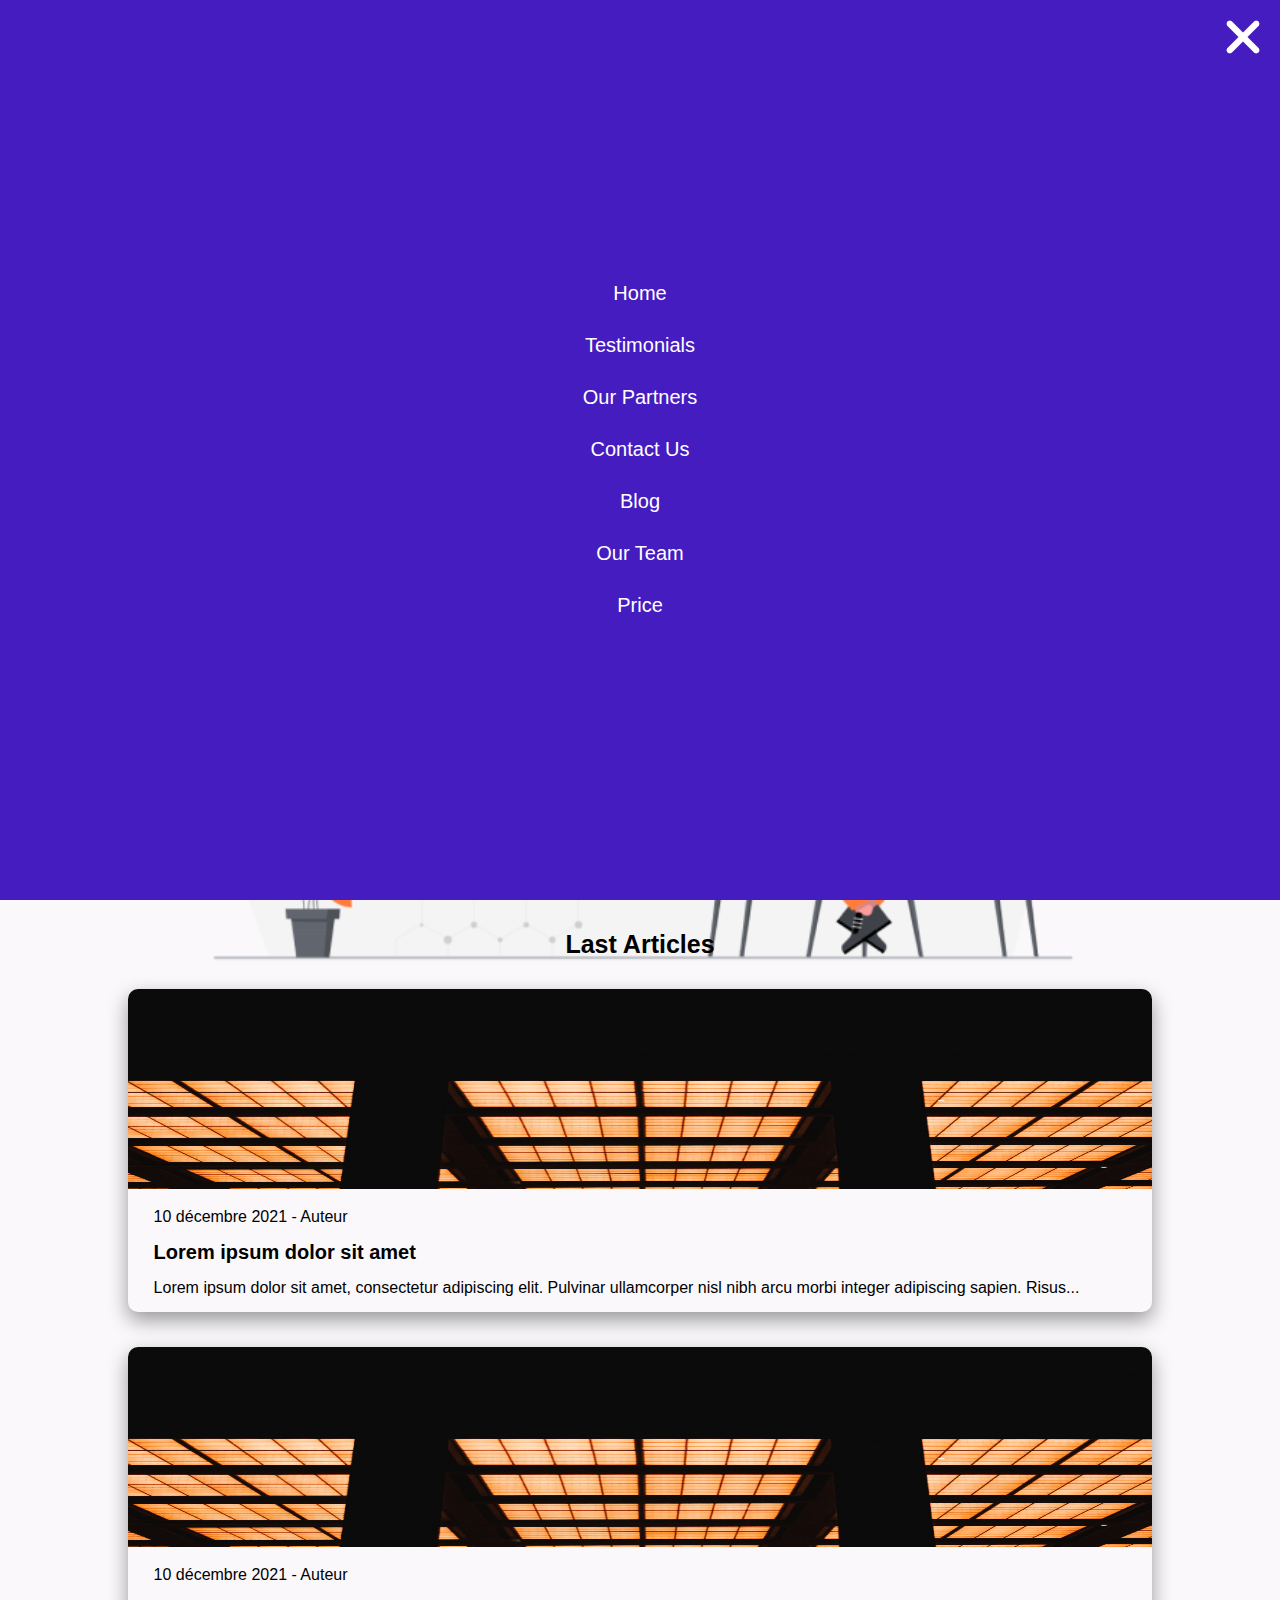
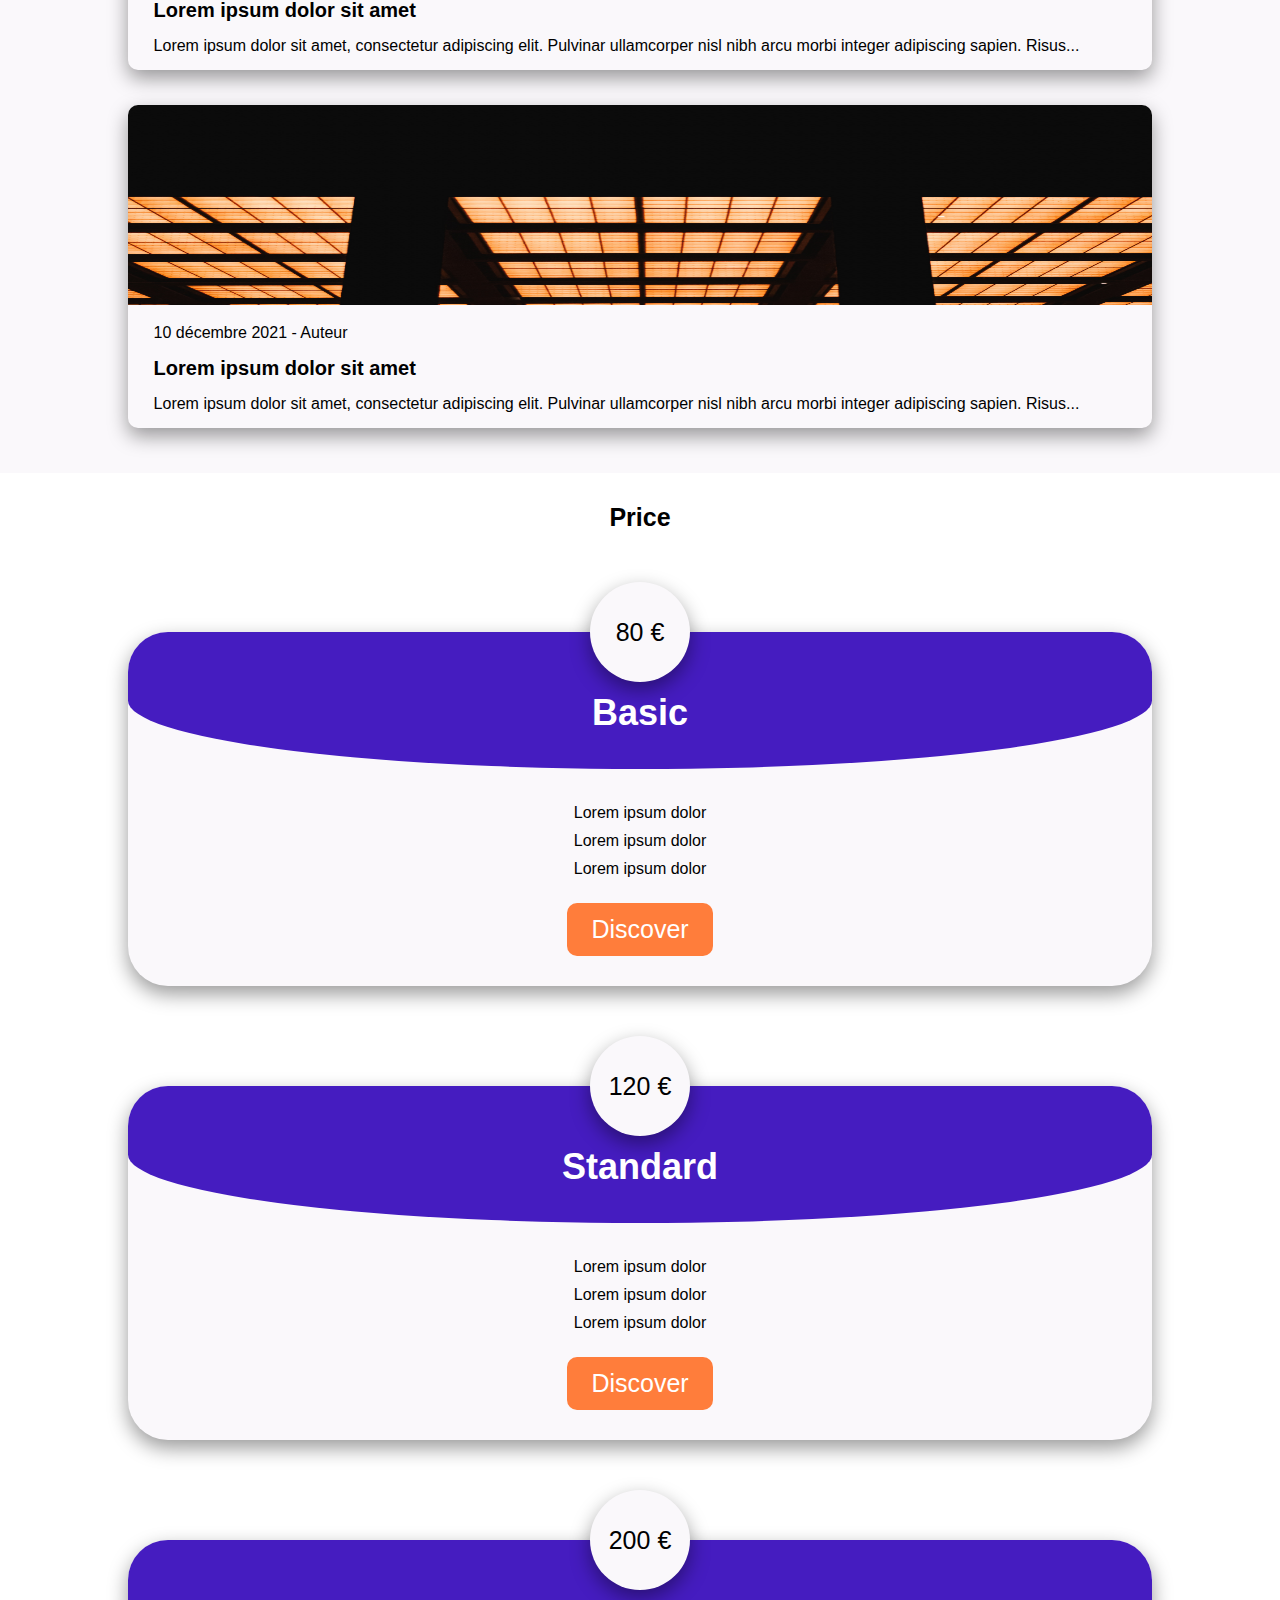
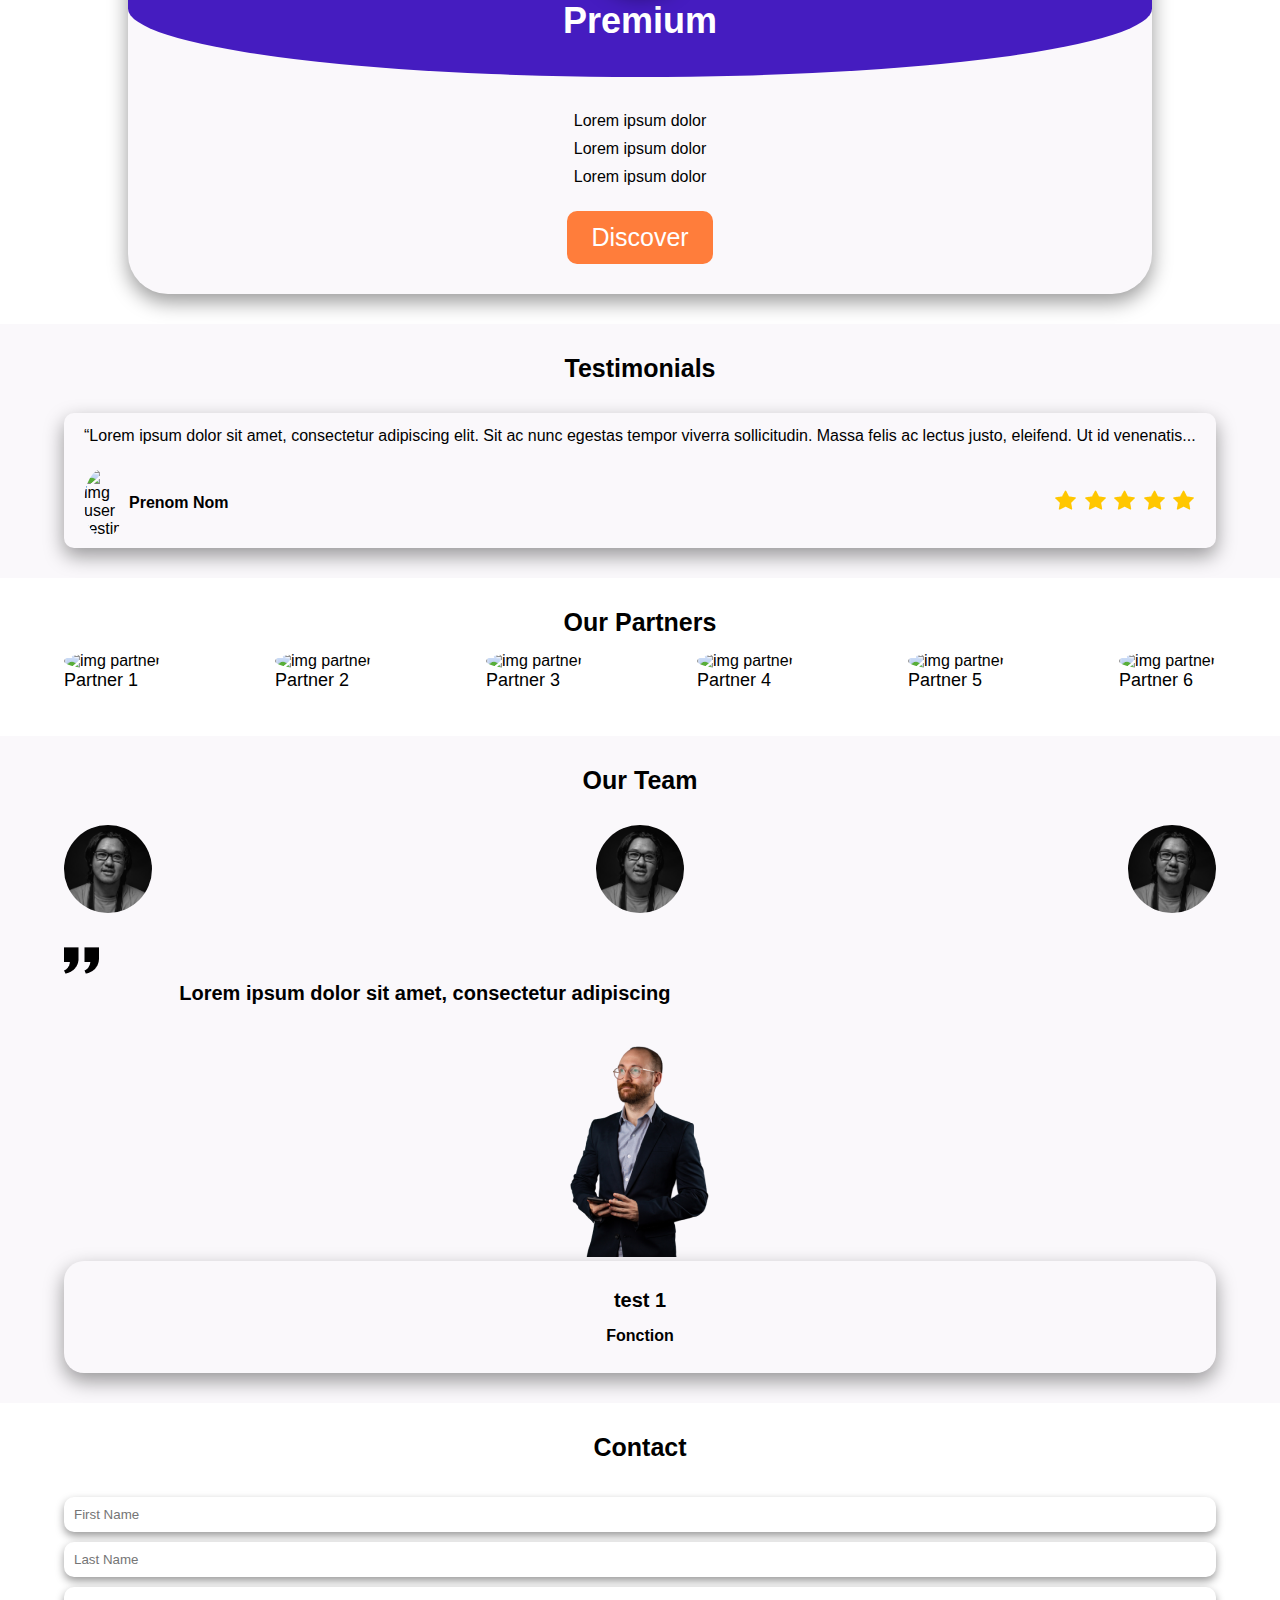
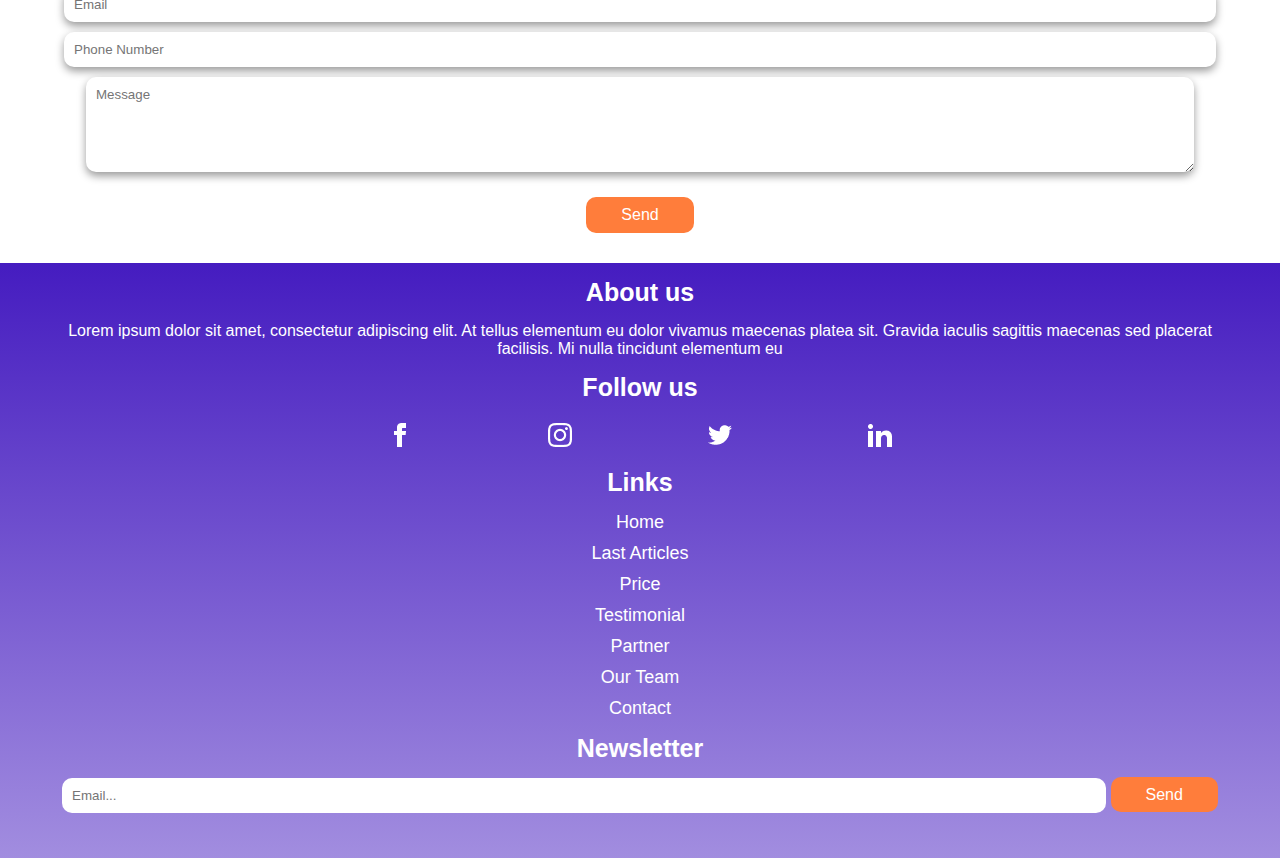
==== index.html @ bc0ba371 "ADD animation for burger menu" ====
<!DOCTYPE html>
<html lang="en">

<head>
    <meta charset="UTF-8">
    <meta http-equiv="X-UA-Compatible" content="IE=edge">
    <meta name="viewport" content="width=device-width, initial-scale=1.0">
    <link rel="stylesheet" href="css/style.css">
    <title>Css avancé</title>
</head>

<body>
    <header>
        <div class="menuBurger" id="menuburger" style="display: grid;">
            <div class="closeIcon" id="closeIcon">
                <img src="img/close.png" onclick="closeBurger()" alt="button close burger">
            </div>
            <ul>
                <li><a href="#" onclick="closeBurger()">Home</a></li>
                <li><a href="#" onclick="closeBurger()">Testimonials</a> </li>
                <li><a href="#" onclick="closeBurger()">Our Partners</a></li>
                <li><a href="#" onclick="closeBurger()">Contact Us</a></li>
                <li><a href="#" onclick="closeBurger()">Blog</a></li>
                <li><a href="#" onclick="closeBurger()">Our Team</a></li>
                <li><a href="#" onclick="closeBurger()">Price</a></li>
            </ul>
        </div>
        <div class="header-container">
            <h1>Nom du thème</h1>
            <img src="img/ci_hamburger.png" alt="Burger Icon" id="burgerIcon">
        </div>

    </header>

    <main>
        <section class="SectionPresentation">
            <div class="ContainerPresentation">
                <h2>Titre de la section</h2>
                <p>Lorem ipsum dolor sit amet, consectetur adipiscing elit. Pulvinar</p>
                <a href="#" class="Discover">Discover</a>
            </div>
            <img src="img/Futuristic HUD 1.png" alt="img section top" class="imgPresentation">
        </section>

        <section class="Article">
            <h2>Last Articles</h2>
            <div class="containerArticle">
                <img src="img/articleImg.jpg" alt="img article">
                <p>10 décembre 2021 - Auteur</p>
                <h3>Lorem ipsum dolor sit amet</h3>
                <p>Lorem ipsum dolor sit amet, consectetur adipiscing elit. Pulvinar ullamcorper nisl nibh arcu morbi
                    integer adipiscing sapien. Risus...</p>
            </div>

            <div class="containerArticle">
                <img src="img/articleImg.jpg" alt="img article">
                <p>10 décembre 2021 - Auteur</p>
                <h3>Lorem ipsum dolor sit amet</h3>
                <p>Lorem ipsum dolor sit amet, consectetur adipiscing elit. Pulvinar ullamcorper nisl nibh arcu morbi
                    integer adipiscing sapien. Risus...</p>
            </div>

            <div class="containerArticle">
                <img src="img/articleImg.jpg" alt="img article">
                <p>10 décembre 2021 - Auteur</p>
                <h3>Lorem ipsum dolor sit amet</h3>
                <p>Lorem ipsum dolor sit amet, consectetur adipiscing elit. Pulvinar ullamcorper nisl nibh arcu morbi
                    integer adipiscing sapien. Risus...</p>
            </div>
        </section>

        <section class="priceSection">
            <h2>Price</h2>
            <div class="priceContainer">
                <div class="priceAmount">
                    80 €
                </div>
                <div class="priceName">
                    <h3>Basic</h3>
                </div>
                <div>
                    <ul>
                        <li>Lorem ipsum dolor</li>
                        <li>Lorem ipsum dolor</li>
                        <li>Lorem ipsum dolor</li>
                    </ul>
                    <div class="buttonDiscover">
                        <a href="#">Discover</a>
                    </div>
                </div>
            </div>

            <div class="priceContainer">
                <div class="priceAmount">
                    120 €
                </div>
                <div class="priceName">
                    <h3>Standard</h3>
                </div>
                <div>
                    <ul>
                        <li>Lorem ipsum dolor</li>
                        <li>Lorem ipsum dolor</li>
                        <li>Lorem ipsum dolor</li>
                    </ul>
                    <div class="buttonDiscover">
                        <a href="#">Discover</a>
                    </div>
                </div>
            </div>

            <div class="priceContainer">
                <div class="priceAmount">
                    200 €
                </div>
                <div class="priceName">
                    <h3>Premium</h3>
                </div>
                <div>
                    <ul>
                        <li>Lorem ipsum dolor</li>
                        <li>Lorem ipsum dolor</li>
                        <li>Lorem ipsum dolor</li>
                    </ul>
                    <div class="buttonDiscover">
                        <a href="#">Discover</a>
                    </div>
                </div>
            </div>

        </section>

        <section class="testimonialSection">
            <h2>Testimonials</h2>
            <div class="testimonialContainer">
                <div class="testimonial" id="testimonial1" style="display: block;">
                    <p>“Lorem ipsum dolor sit amet, consectetur adipiscing elit. Sit ac nunc egestas tempor viverra
                        sollicitudin. Massa felis ac lectus justo, eleifend. Ut id venenatis...</p>
                    <div class="bottomTestimonial">
                        <div class="imgName">
                            <img src="img/img_partner.jpg" alt="img user testimonial">
                            <h3>Prenom Nom</h3>
                        </div>
                        <div class="stars">
                            <img src="img/starYellow.png" alt="img star">
                            <img src="img/starYellow.png" alt="img star">
                            <img src="img/starYellow.png" alt="img star">
                            <img src="img/starYellow.png" alt="img star">
                            <img src="img/starBlack.png" alt="img star">
                        </div>
                    </div>
                </div>

                <div class="testimonial" id="testimonial2" style="display: none;">
                    <p>“Lorem ipsum dolor sit amet, consectetur adipiscing elit. Sit ac nunc egestas tempor viverra
                        sollicitudin. Massa felis ac lectus justo, eleifend. Ut id venenatis...</p>
                    <div class="bottomTestimonial">
                        <div class="imgName">
                            <img src="img/img_partner.jpg" alt="img user testimonial">
                            <h3>Prenom Nom</h3>
                        </div>
                        <div class="stars">
                            <img src="img/starYellow.png" alt="img star">
                            <img src="img/starYellow.png" alt="img star">
                            <img src="img/starYellow.png" alt="img star">
                            <img src="img/starYellow.png" alt="img star">
                            <img src="img/starYellow.png" alt="img star">
                        </div>
                    </div>
                </div>

                <div class="testimonial" id="testimonial3" style="display: none;">
                    <p>“Lorem ipsum dolor sit amet, consectetur adipiscing elit. Sit ac nunc egestas tempor viverra
                        sollicitudin. Massa felis ac lectus justo, eleifend. Ut id venenatis...</p>
                    <div class="bottomTestimonial">
                        <div class="imgName">
                            <img src="img/img_partner.jpg" alt="img user testimonial">
                            <h3>Prenom Nom</h3>
                        </div>
                        <div class="stars">
                            <img src="img/starYellow.png" alt="img star">
                            <img src="img/starYellow.png" alt="img star">
                            <img src="img/starBlack.png" alt="img star">
                            <img src="img/starBlack.png" alt="img star">
                            <img src="img/starBlack.png" alt="img star">
                        </div>
                    </div>
                </div>
            </div>

        </section>

        <section class="partners">
            <h2>Our Partners</h2>
            <div class="containerPartners">
                <div class="partner">
                    <img src="img/img_partner.jpg" alt="img partner">
                    <h3>Partner 1</h3>
                </div>

                <div class="partner">
                    <img src="img/img_partner.jpg" alt="img partner">
                    <h3>Partner 2</h3>
                </div>

                <div class="partner">
                    <img src="img/img_partner.jpg" alt="img partner">
                    <h3>Partner 3</h3>
                </div>

                <div class="partner">
                    <img src="img/img_partner.jpg" alt="img partner">
                    <h3>Partner 4</h3>
                </div>

                <div class="partner">
                    <img src="img/img_partner.jpg" alt="img partner">
                    <h3>Partner 5</h3>
                </div>

                <div class="partner">
                    <img src="img/img_partner.jpg" alt="img partner">
                    <h3>Partner 6</h3>
                </div>
            </div>
        </section>

        <section class="ourTeam">
            <h2>Our Team</h2>
            <div class="teamContainer">
                <img src="img/ourTeam.jpg" alt="img team" id="team1">
                <img src="img/ourTeam.jpg" alt="img team" id="team2">
                <img src="img/ourTeam.jpg" alt="img team" id="team3">
            </div>
            <div class="showPeople" style="display: block;" id="people1show">
                <div class="message">
                    <img src="img/quote.png" alt="quote">
                    <p>Lorem ipsum dolor sit amet, consectetur adipiscing</p>
                </div>
                <div class="imgPeople">
                    <img src="img/imgTeam.png" alt="img people">
                    <div class="teamName_LastName">
                        <h3>test 1</h3>
                        <h4>Fonction</h4>
                    </div>
                </div>
            </div>

            <div class="showPeople" style="display: none;" id="people2show">
                <div class="message">
                    <img src="img/quote.png" alt="quote">
                    <p>Lorem ipsum dolor sit amet, consectetur adipiscing</p>
                </div>
                <div class="imgPeople">
                    <img src="img/imgTeam.png" alt="img people">
                    <div class="teamName_LastName">
                        <h3>test 2</h3>
                        <h4>Fonction</h4>
                    </div>
                </div>
            </div>

            <div class="showPeople" style="display: none;" id="people3show">
                <div class="message">
                    <img src="img/quote.png" alt="quote">
                    <p>Lorem ipsum dolor sit amet, consectetur adipiscing</p>
                </div>
                <div class="imgPeople">
                    <img src="img/imgTeam.png" alt="img people">
                    <div class="teamName_LastName">
                        <h3>test 3</h3>
                        <h4>Fonction</h4>
                    </div>
                </div>
            </div>
        </section>

        <section class="contact">
            <h2>Contact</h2>
            <div class="Name_LastName">
                <input type="text" placeholder="First Name">
                <input type="text" placeholder="Last Name">
            </div>
            <div class="Email_Phone">
                <input type="email" placeholder="Email">
                <input type="tel" placeholder="Phone Number">
            </div>
            <textarea rows="5" placeholder="Message"></textarea>
            <div class="button">
                <a href="#">Send</a>
            </div>
        </section>

    </main>

    <footer>
        <div class="AboutFollow">
            <h2>About us</h2>
            <p>Lorem ipsum dolor sit amet, consectetur adipiscing elit. At tellus elementum eu dolor vivamus maecenas
                platea sit. Gravida iaculis sagittis maecenas sed placerat facilisis. Mi nulla tincidunt elementum eu
            </p>
            <h2>Follow us</h2>
            <div class="SocialNetworks">
                <img src="img/Facebook.png" alt="img Facebook">
                <img src="img/Instagram.png" alt="img Instagram">
                <img src="img/Twitter.png" alt="img Twitter">
                <img src="img/LinkedIn.png" alt="img Linkedin">
            </div>
            <div class="Links">
                <h2>Links</h2>
                <a href="#">Home</a>
                <a href="#">Last Articles</a>
                <a href="#">Price</a>
                <a href="#">Testimonial</a>
                <a href="#">Partner</a>
                <a href="#">Our Team</a>
                <a href="#">Contact</a>
            </div>
            <div class="Newsletter">
                <h2>Newsletter</h2>
                <input type="text" placeholder="Email...">
                <a href="#">Send</a>
            </div>
        </div>
    </footer>
    <script src="js/script.js"></script>
</body>

</html>
---- css/style.css ----
* {
    margin: 0;
    padding: 0;
    font-family: sans-serif;
}

/* Burger */
.menuBurger {
    text-align: center;
    height: 100vh;
    line-height: 50px;
    position: fixed;
    background-color: #451CC0;
    width: 100%;
    top: 0;
    z-index: 10;
}

.menuBurger li a{
    color: white;
    text-decoration: none;
    font-size: 20px;
    
}

.closeIcon img {
    position: absolute;
    top: 20px;
    right: 20px;
}
/* End Burger */

/* Header */

header {
    background-color: #451CC0;
    padding: 20px 0;
}

header h1 {
    color: white;
}

.header-container {
    display: flex;
    justify-content: space-between;
    width: 90%;
    margin: 0 auto;
    align-items: center;
}

nav ul {
    display: flex;
}

nav ul li {
    list-style: none;
}

.price {
    color: white;
    background-color: #FF7D3B;
}

/* End Header */

/* Section Presentation */

.SectionPresentation {
    text-align: center;
    height: 90vh;
    display: grid;
    align-content: center;
}

.SectionPresentation h2 {
    font-size: 25px;
    padding-top: 50px;
    font-weight: bold;
}

.SectionPresentation p {
    width: 90%;
    margin: 38px auto;
}

.SectionPresentation img {
    margin-top: 40px;
    width: 100%;
}

.Discover {
    font-size: 25px;
    color: white;
    text-decoration: none;
    background-color: #FF7D3B;
    padding: 12px 48px;
    border-radius: 10px;
}

/* End Section Presentation */

/* Section Articles */
.Article {
    background-color: #FAF8FB;
    padding-bottom: 10px;
}

.Article h2 {
    font-size: 25px;
    text-align: center;
    margin-bottom: 30px;
    padding-top: 30px;
}

.containerArticle {
    width: 80%;
    margin: 0 auto;
    padding-bottom: 15px;
    box-shadow: 0px 8px 20px 0px rgba(0, 0, 0, 0.4);
    border-radius: 10px;
    margin-bottom: 35px;
}

.containerArticle img {
    width: 100%;
    height: 200px;
    border-top-left-radius: 10px;
    border-top-right-radius: 10px;
}

.containerArticle h3 {
    font-size: 20px;
    width: 95%;
    margin: 0 auto;
    padding-top: 15px;
}

.containerArticle p {
    width: 95%;
    margin: 0 auto;
    padding-top: 15px;
}

/* End Section Articles */

/* Section Price */

.priceSection {
    padding-top: 30px;
    padding-bottom: 30px;
    display: grid;
}

.priceSection h2 {
    font-size: 25px;
    text-align: center;
}

.priceContainer {
    background-color: #FAF8FB;
    width: 80%;
    margin: 100px auto 0 auto;
    border-radius: 40px;
    position: relative;
    box-shadow: 0px 8px 20px 0px rgba(0, 0, 0, 0.4);
    padding-bottom: 30px;
}

.priceName {
    background-color: #451CC0;
    border-top-left-radius: 40px;
    border-top-right-radius: 40px;
    border-bottom-left-radius: 50%;
    border-bottom-right-radius: 50%;
}

.priceName h3 {
    color: white;
    font-size: 36px;
    text-align: center;
    padding-top: 60px;
    padding-bottom: 35px;
}

.priceContainer ul {
    padding-top: 25px;
    padding-bottom: 25px;
}

.priceContainer li {
    text-align: center;
    list-style: none;
    padding-top: 10px;
}

.priceAmount {
    width: 100px;
    height: 100px;
    line-height: 100px;
    border-radius: 50%;
    font-size: 25px;
    color: black;
    text-align: center;
    background-color: #FAF8FB;
    box-shadow: 0px 8px 20px 0px rgba(0, 0, 0, 0.4);
    position: absolute;
    transform: translate(-50%,-50%);
    top: 0;
    left: 50%;
}

.priceContainer a {
    text-decoration: none;
    color: white;
    font-size: 25px;
    background-color: #FF7D3B;
    padding: 12px 24px;
    border-radius: 10px;
    text-align: center;
}

.buttonDiscover {
    display: flex;
    margin: 0 auto;
    justify-content: center;
}

/* End Section Price */

/* Section Testimonial */

.testimonialSection {
    background-color: #FAF8FB;
    padding-bottom: 30px;
}
.testimonialSection h2 {
    font-size: 25px;
    text-align: center;
    padding-top: 30px;
}

.testimonialContainer {
    width: 90%;
    margin: 30px auto 0 auto;
}

.testimonial {
    padding: 10px 20px;
    border-radius: 10px;
    box-shadow: 0px 8px 20px 0px rgba(0, 0, 0, 0.4);
}
.testimonial p {
    font-size: 16px;
    line-height: 25px;
    text-align: justify;
}

.bottomTestimonial {
    display: flex;
    align-items: center;
    justify-content: space-between;
    padding-top: 20px;
}

.imgName {
    display: flex;
    align-items: center;
}
.imgName h3 {
    font-size: 16px;
    padding-left: 5px;
}

.imgName img {
    border-radius: 50%;
    width: 40px;
}
/* End Section Testimonial */

/* Section Partners */
.partners {
    padding: 30px 0;
}

.partners h2 {
    font-size: 25px;
    text-align: center;
}

.containerPartners {
    display: flex;
    flex-wrap: wrap;
    width: 90%;
    margin: 15px auto 0 auto;
    justify-content: space-between;
}

.partners img {
    border-radius: 50%;
    width: 90px;
    height: 90px;
}

.partners h3 {
    font-size: 18px;
    padding-bottom: 15px;
    font-weight: normal;
}

/* End Section Partners */

/* Section Team */

.ourTeam {
    background-color: #FAF8FB;
    padding-bottom: 30px;
    
}
.ourTeam h2 {
    font-size: 25px;
    text-align: center;
    padding: 30px 0;
}
.teamContainer {
    display: flex;
    flex-wrap: wrap;
    width: 90%;
    margin: 0 auto;
    justify-content: space-between;
}
.teamContainer img {
    border-radius: 50%;
    width: 88px;
    height: 88px;
}

.showPeople {
    width: 90%;
    margin: 30px auto 0 auto;
}
.message p {
    font-size: 20px;
    font-weight: 600;
    width: 80%;
    margin: auto;
}
.imgPeople {
    text-align: center;
}

.teamName_LastName {
    padding: 28px 80px;
    border-radius: 20px;
    box-shadow: 0px 8px 20px 0px rgba(0, 0, 0, 0.4);
}

.teamName_LastName h3{
    font-size: 20px;
}
.teamName_LastName h4{
    padding-top: 15px;
    font-size: 16px;
}

/* End Section Team */

/* Section Contact */
.contact {
    padding-top: 30px;
    padding-bottom: 30px;
    display: grid;
}

.contact h2 {
    font-size: 25px;
    text-align: center;
    padding-bottom: 35px;
}

.Name_LastName {
    display: grid;
    width: 90%;
    margin: 0 auto;
}

.Name_LastName input {
    margin-bottom: 10px;
    border-radius: 10px;
    box-shadow: 0px 4px 8px 0px rgba(0, 0, 0, 0.4);
    border: none;
    padding: 10px;
}

.Email_Phone {
    display: grid;
    width: 90%;
    margin: 0 auto;
}

.Email_Phone input {
    margin-bottom: 10px;
    border-radius: 10px;
    box-shadow: 0px 4px 8px 0px rgba(0, 0, 0, 0.4);
    border: none;
    padding: 10px;
}

.contact textarea {
    width: 85%;
    margin: 0 auto;
    border-radius: 10px;
    box-shadow: 0px 4px 8px 0px rgba(0, 0, 0, 0.4);
    border: none;
    padding: 10px;
    margin-bottom: 25px;
}

.button {
    display: flex;
    margin: 0 auto;
}

.contact a {
    background-color: #FF7D3B;
    text-decoration: none;
    color: white;
    border-radius: 10px;
    padding: 9px 35px;
}

/* End Section Contact */

/* Footer */

footer {
    background: linear-gradient(#451CC0, #451CC080);
    color: white;
    text-align: center;
    padding-top: 15px;
    padding-bottom: 20px;
}

footer h2 {
    font-size: 25px;
    font-weight: bold;
}

.AboutFollow p {
    font-size: 16px;
    font-weight: 400;
    padding: 15px 0;
    width: 90%;
    margin: 0 auto;
}

.SocialNetworks {
    display: flex;
    width: 50%;
    margin: 21px auto;
    justify-content: space-around;
}

.Links {
    display: grid;
}

.Links h2 {
    padding-bottom: 5px;
}

.Links a {
    color: white;
    text-decoration: none;
    font-size: 18px;
    font-weight: normal;
    padding-top: 10px;
}

.Newsletter h2 {
    padding: 15px 0;
}

.Newsletter input {
    width: 80%;
    border-radius: 10px;
    padding: 10px;
    border: none;
    margin-bottom: 25px;
}

.Newsletter a {
    color: white;
    background-color: #FF7D3B;
    padding: 9px 35px;
    border-radius: 10px;
    text-decoration: none;
}

/* End Footer */
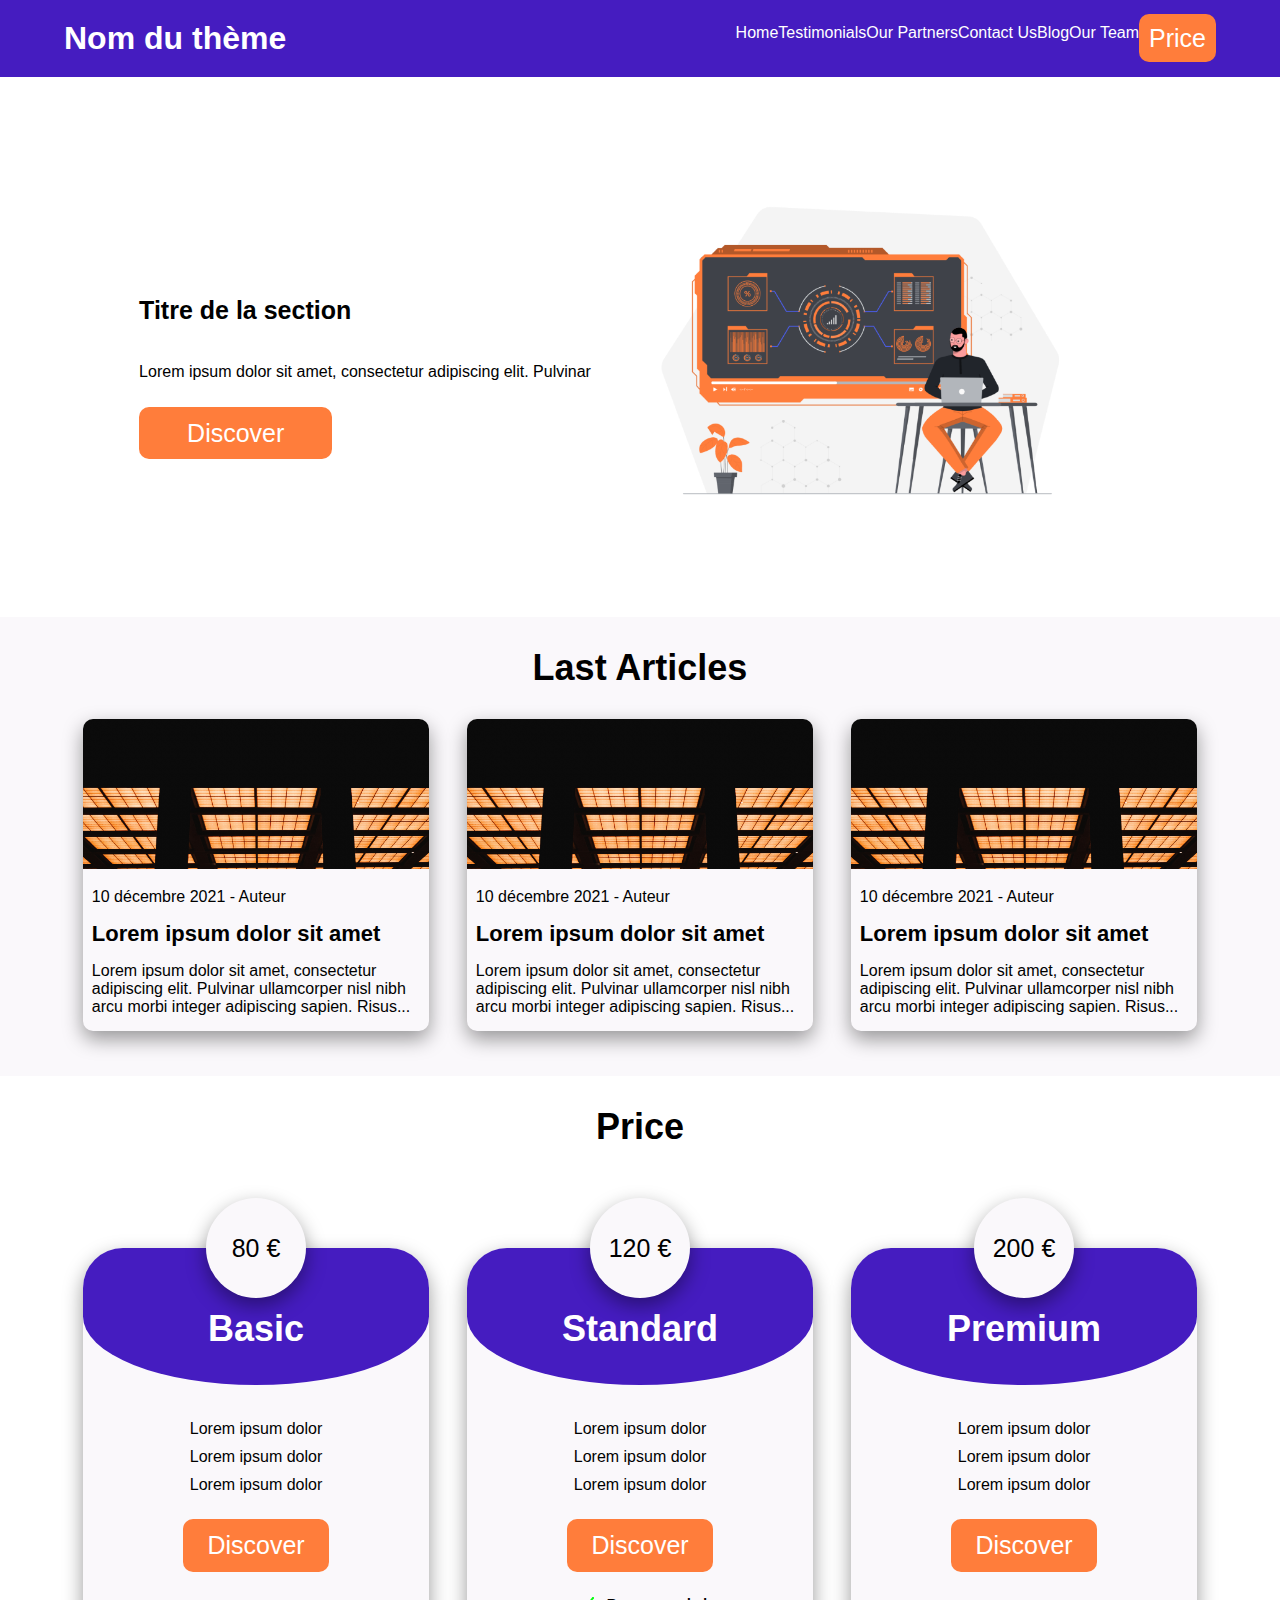
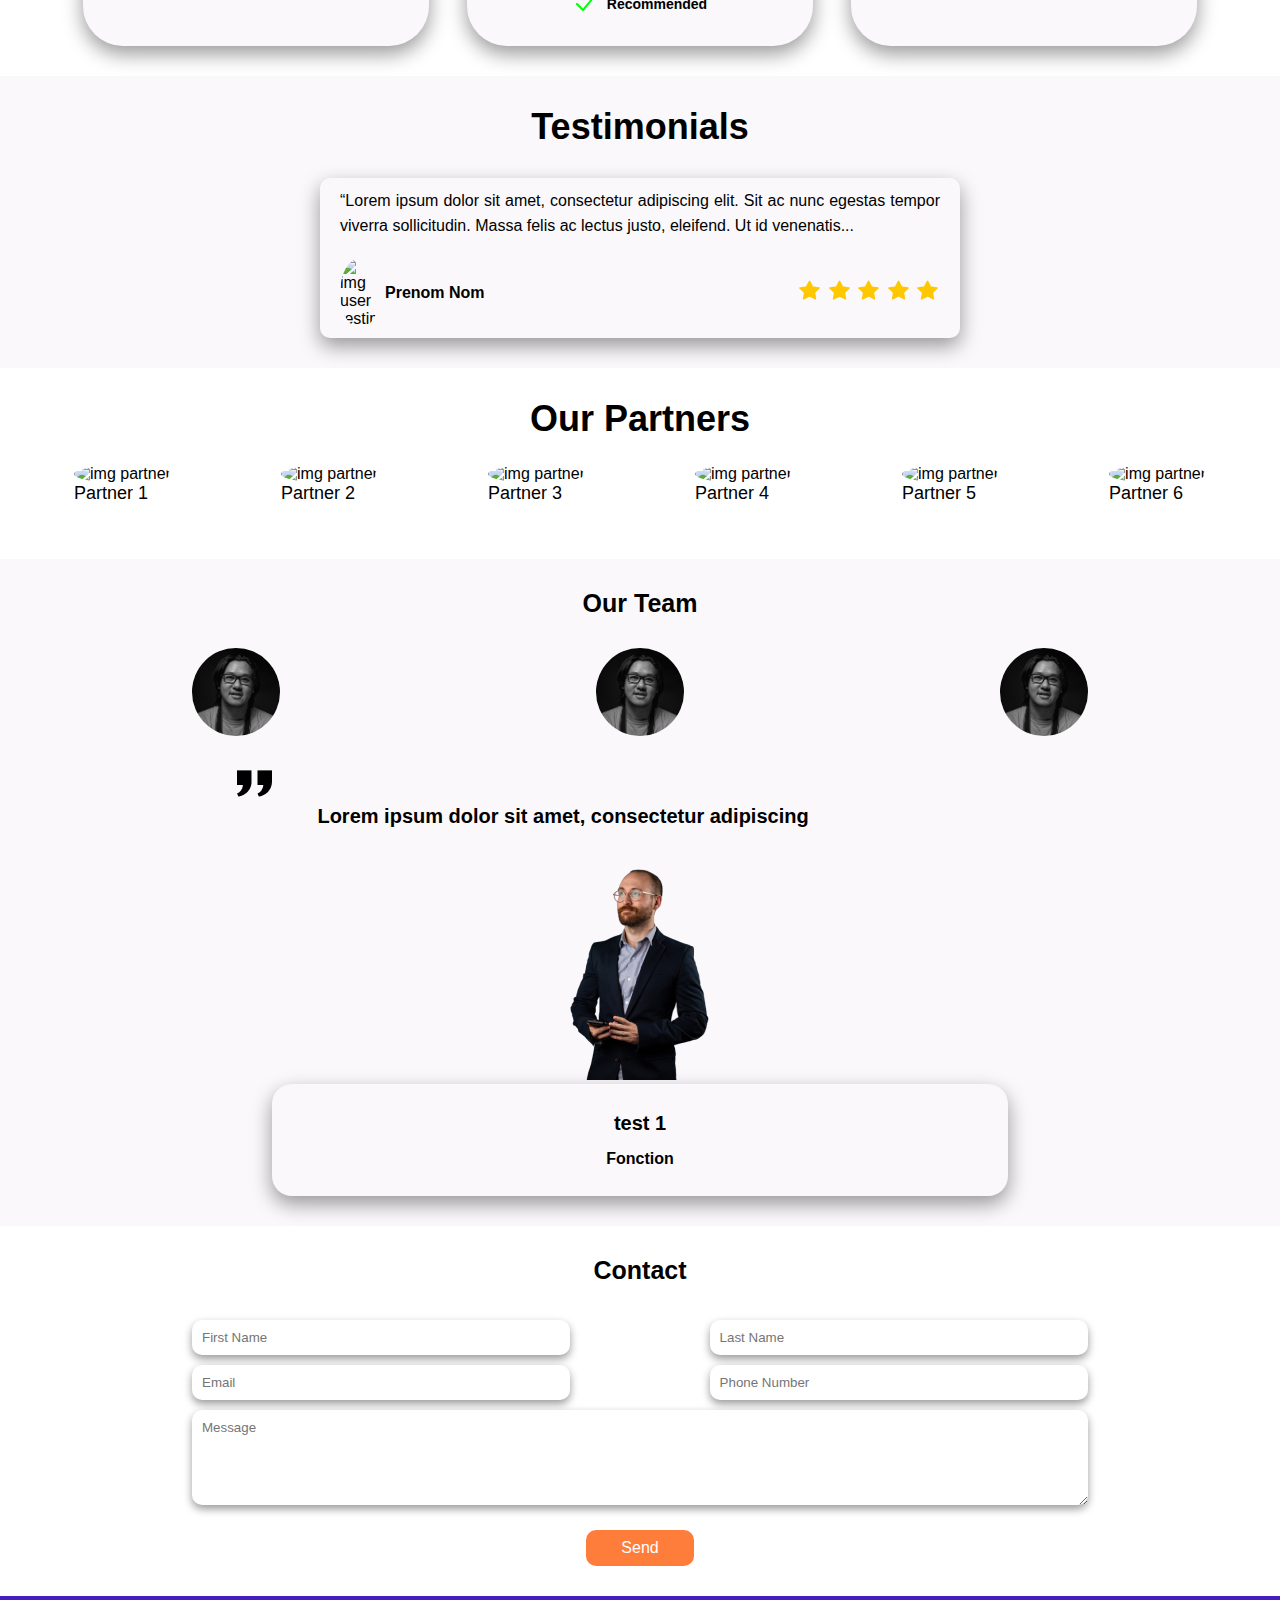
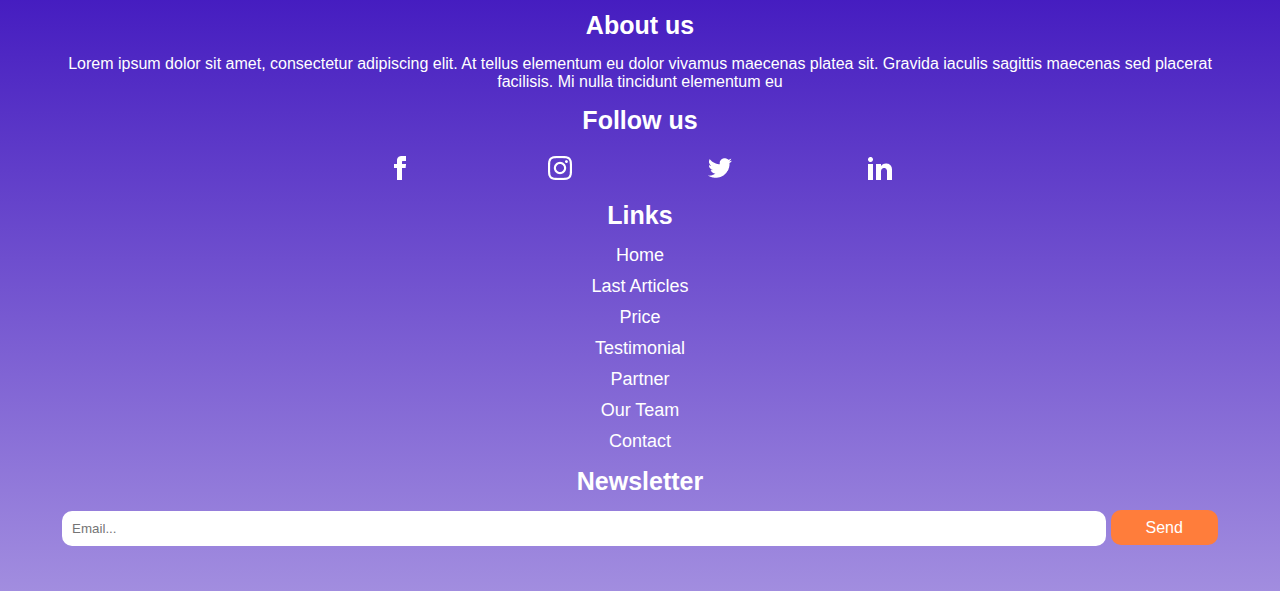
==== commit 65530763: "ADD responsive" ====
--- a/index.html
+++ b/index.html
@@ -11,7 +11,7 @@
 
 <body>
     <header>
-        <div class="menuBurger" id="menuburger" style="display: grid;">
+        <div class="menuBurger" id="menuburger" style="display: none;">
             <div class="closeIcon" id="closeIcon">
                 <img src="img/close.png" onclick="closeBurger()" alt="button close burger">
             </div>
@@ -27,8 +27,20 @@
         </div>
         <div class="header-container">
             <h1>Nom du thème</h1>
-            <img src="img/ci_hamburger.png" alt="Burger Icon" id="burgerIcon">
+            <img src="img/ci_hamburger.png" alt="Burger Icon" onclick="Burger()">
+            <div class="nav">
+                <ul>
+                    <li><a href="#">Home</a></li>
+                    <li><a href="#">Testimonials</a> </li>
+                    <li><a href="#">Our Partners</a></li>
+                    <li><a href="#">Contact Us</a></li>
+                    <li><a href="#">Blog</a></li>
+                    <li><a href="#">Our Team</a></li>
+                    <li class="linkPrice"><a href="#">Price</a></li>
+                </ul>
+            </div>
         </div>
+
 
     </header>
 
@@ -44,86 +56,97 @@
 
         <section class="Article">
             <h2>Last Articles</h2>
-            <div class="containerArticle">
-                <img src="img/articleImg.jpg" alt="img article">
-                <p>10 décembre 2021 - Auteur</p>
-                <h3>Lorem ipsum dolor sit amet</h3>
-                <p>Lorem ipsum dolor sit amet, consectetur adipiscing elit. Pulvinar ullamcorper nisl nibh arcu morbi
-                    integer adipiscing sapien. Risus...</p>
-            </div>
-
-            <div class="containerArticle">
-                <img src="img/articleImg.jpg" alt="img article">
-                <p>10 décembre 2021 - Auteur</p>
-                <h3>Lorem ipsum dolor sit amet</h3>
-                <p>Lorem ipsum dolor sit amet, consectetur adipiscing elit. Pulvinar ullamcorper nisl nibh arcu morbi
-                    integer adipiscing sapien. Risus...</p>
-            </div>
-
-            <div class="containerArticle">
-                <img src="img/articleImg.jpg" alt="img article">
-                <p>10 décembre 2021 - Auteur</p>
-                <h3>Lorem ipsum dolor sit amet</h3>
-                <p>Lorem ipsum dolor sit amet, consectetur adipiscing elit. Pulvinar ullamcorper nisl nibh arcu morbi
-                    integer adipiscing sapien. Risus...</p>
+            <div class="articleContainer">
+                <div class="lastArticle">
+                    <img src="img/articleImg.jpg" alt="img article">
+                    <p>10 décembre 2021 - Auteur</p>
+                    <h3>Lorem ipsum dolor sit amet</h3>
+                    <p>Lorem ipsum dolor sit amet, consectetur adipiscing elit. Pulvinar ullamcorper nisl nibh arcu
+                        morbi
+                        integer adipiscing sapien. Risus...</p>
+                </div>
+
+                <div class="lastArticle">
+                    <img src="img/articleImg.jpg" alt="img article">
+                    <p>10 décembre 2021 - Auteur</p>
+                    <h3>Lorem ipsum dolor sit amet</h3>
+                    <p>Lorem ipsum dolor sit amet, consectetur adipiscing elit. Pulvinar ullamcorper nisl nibh arcu
+                        morbi
+                        integer adipiscing sapien. Risus...</p>
+                </div>
+
+                <div class="lastArticle">
+                    <img src="img/articleImg.jpg" alt="img article">
+                    <p>10 décembre 2021 - Auteur</p>
+                    <h3>Lorem ipsum dolor sit amet</h3>
+                    <p>Lorem ipsum dolor sit amet, consectetur adipiscing elit. Pulvinar ullamcorper nisl nibh arcu
+                        morbi
+                        integer adipiscing sapien. Risus...</p>
+                </div>
             </div>
         </section>
 
         <section class="priceSection">
             <h2>Price</h2>
             <div class="priceContainer">
-                <div class="priceAmount">
-                    80 €
-                </div>
-                <div class="priceName">
-                    <h3>Basic</h3>
-                </div>
-                <div>
-                    <ul>
-                        <li>Lorem ipsum dolor</li>
-                        <li>Lorem ipsum dolor</li>
-                        <li>Lorem ipsum dolor</li>
-                    </ul>
-                    <div class="buttonDiscover">
-                        <a href="#">Discover</a>
-                    </div>
-                </div>
-            </div>
-
-            <div class="priceContainer">
-                <div class="priceAmount">
-                    120 €
-                </div>
-                <div class="priceName">
-                    <h3>Standard</h3>
-                </div>
-                <div>
-                    <ul>
-                        <li>Lorem ipsum dolor</li>
-                        <li>Lorem ipsum dolor</li>
-                        <li>Lorem ipsum dolor</li>
-                    </ul>
-                    <div class="buttonDiscover">
-                        <a href="#">Discover</a>
-                    </div>
-                </div>
-            </div>
-
-            <div class="priceContainer">
-                <div class="priceAmount">
-                    200 €
-                </div>
-                <div class="priceName">
-                    <h3>Premium</h3>
-                </div>
-                <div>
-                    <ul>
-                        <li>Lorem ipsum dolor</li>
-                        <li>Lorem ipsum dolor</li>
-                        <li>Lorem ipsum dolor</li>
-                    </ul>
-                    <div class="buttonDiscover">
-                        <a href="#">Discover</a>
+                <div class="priceArticle">
+                    <div class="priceAmount">
+                        80 €
+                    </div>
+                    <div class="priceName">
+                        <h3>Basic</h3>
+                    </div>
+                    <div>
+                        <ul>
+                            <li>Lorem ipsum dolor</li>
+                            <li>Lorem ipsum dolor</li>
+                            <li>Lorem ipsum dolor</li>
+                        </ul>
+                        <div class="buttonDiscover">
+                            <a href="#">Discover</a>
+                        </div>
+                    </div>
+                </div>
+
+                <div class="priceArticle">
+                    <div class="priceAmount">
+                        120 €
+                    </div>
+                    <div class="priceName">
+                        <h3>Standard</h3>
+                    </div>
+                    <div>
+                        <ul>
+                            <li>Lorem ipsum dolor</li>
+                            <li>Lorem ipsum dolor</li>
+                            <li>Lorem ipsum dolor</li>
+                        </ul>
+                        <div class="buttonDiscover">
+                            <a href="#">Discover</a>
+                        </div>
+                        <div class="recommended">
+                            <img src="img/check.png" alt="img recommended">
+                            <h4>Recommended</h4>
+                        </div>
+                    </div>
+                </div>
+
+                <div class="priceArticle">
+                    <div class="priceAmount">
+                        200 €
+                    </div>
+                    <div class="priceName">
+                        <h3>Premium</h3>
+                    </div>
+                    <div>
+                        <ul>
+                            <li>Lorem ipsum dolor</li>
+                            <li>Lorem ipsum dolor</li>
+                            <li>Lorem ipsum dolor</li>
+                        </ul>
+                        <div class="buttonDiscover">
+                            <a href="#">Discover</a>
+                        </div>
                     </div>
                 </div>
             </div>
@@ -228,9 +251,9 @@
         <section class="ourTeam">
             <h2>Our Team</h2>
             <div class="teamContainer">
-                <img src="img/ourTeam.jpg" alt="img team" id="team1">
-                <img src="img/ourTeam.jpg" alt="img team" id="team2">
-                <img src="img/ourTeam.jpg" alt="img team" id="team3">
+                <img src="img/ourTeam.jpg" alt="img team" onclick="DisplayFistUser()">
+                <img src="img/ourTeam.jpg" alt="img team" onclick="DisplaySecondUser()">
+                <img src="img/ourTeam.jpg" alt="img team" onclick="DisplayThirdUser()">
             </div>
             <div class="showPeople" style="display: block;" id="people1show">
                 <div class="message">
--- a/css/style.css
+++ b/css/style.css
@@ -16,11 +16,11 @@
     z-index: 10;
 }
 
-.menuBurger li a{
+.menuBurger li a {
     color: white;
     text-decoration: none;
     font-size: 20px;
-    
+
 }
 
 .closeIcon img {
@@ -28,6 +28,7 @@
     top: 20px;
     right: 20px;
 }
+
 /* End Burger */
 
 /* Header */
@@ -35,6 +36,7 @@
 header {
     background-color: #451CC0;
     padding: 20px 0;
+    display: flex;
 }
 
 header h1 {
@@ -47,6 +49,25 @@
     width: 90%;
     margin: 0 auto;
     align-items: center;
+}
+.nav {
+    display: none;
+}
+.nav ul{
+    display: flex;
+}
+.nav ul li {
+    list-style: none;
+}
+.nav ul li a {
+    color: white;
+    text-decoration: none;
+}
+.linkPrice a {
+    font-size: 25px;
+    padding: 10px;
+    background-color: #FF7D3B;
+    border-radius: 10px;
 }
 
 nav ul {
@@ -113,7 +134,7 @@
     padding-top: 30px;
 }
 
-.containerArticle {
+.lastArticle {
     width: 80%;
     margin: 0 auto;
     padding-bottom: 15px;
@@ -122,21 +143,21 @@
     margin-bottom: 35px;
 }
 
-.containerArticle img {
+.lastArticle img {
     width: 100%;
     height: 200px;
     border-top-left-radius: 10px;
     border-top-right-radius: 10px;
 }
 
-.containerArticle h3 {
+.lastArticle h3 {
     font-size: 20px;
     width: 95%;
     margin: 0 auto;
     padding-top: 15px;
 }
 
-.containerArticle p {
+.lastArticle p {
     width: 95%;
     margin: 0 auto;
     padding-top: 15px;
@@ -157,7 +178,7 @@
     text-align: center;
 }
 
-.priceContainer {
+.priceArticle {
     background-color: #FAF8FB;
     width: 80%;
     margin: 100px auto 0 auto;
@@ -183,12 +204,12 @@
     padding-bottom: 35px;
 }
 
-.priceContainer ul {
+.priceArticle ul {
     padding-top: 25px;
     padding-bottom: 25px;
 }
 
-.priceContainer li {
+.priceArticle li {
     text-align: center;
     list-style: none;
     padding-top: 10px;
@@ -205,12 +226,12 @@
     background-color: #FAF8FB;
     box-shadow: 0px 8px 20px 0px rgba(0, 0, 0, 0.4);
     position: absolute;
-    transform: translate(-50%,-50%);
+    transform: translate(-50%, -50%);
     top: 0;
     left: 50%;
 }
 
-.priceContainer a {
+.priceArticle a {
     text-decoration: none;
     color: white;
     font-size: 25px;
@@ -224,6 +245,16 @@
     display: flex;
     margin: 0 auto;
     justify-content: center;
+}
+.recommended {
+    display: flex;
+    justify-content: center;
+    align-items: center;
+    padding-top: 20px;
+}
+.recommended h4 {
+    font-size: 14px;
+    padding-left: 10px;
 }
 
 /* End Section Price */
@@ -234,6 +265,7 @@
     background-color: #FAF8FB;
     padding-bottom: 30px;
 }
+
 .testimonialSection h2 {
     font-size: 25px;
     text-align: center;
@@ -250,6 +282,7 @@
     border-radius: 10px;
     box-shadow: 0px 8px 20px 0px rgba(0, 0, 0, 0.4);
 }
+
 .testimonial p {
     font-size: 16px;
     line-height: 25px;
@@ -267,6 +300,7 @@
     display: flex;
     align-items: center;
 }
+
 .imgName h3 {
     font-size: 16px;
     padding-left: 5px;
@@ -276,6 +310,7 @@
     border-radius: 50%;
     width: 40px;
 }
+
 /* End Section Testimonial */
 
 /* Section Partners */
@@ -315,13 +350,15 @@
 .ourTeam {
     background-color: #FAF8FB;
     padding-bottom: 30px;
-    
-}
+
+}
+
 .ourTeam h2 {
     font-size: 25px;
     text-align: center;
     padding: 30px 0;
 }
+
 .teamContainer {
     display: flex;
     flex-wrap: wrap;
@@ -329,6 +366,7 @@
     margin: 0 auto;
     justify-content: space-between;
 }
+
 .teamContainer img {
     border-radius: 50%;
     width: 88px;
@@ -339,12 +377,14 @@
     width: 90%;
     margin: 30px auto 0 auto;
 }
+
 .message p {
     font-size: 20px;
     font-weight: 600;
     width: 80%;
     margin: auto;
 }
+
 .imgPeople {
     text-align: center;
 }
@@ -355,10 +395,11 @@
     box-shadow: 0px 8px 20px 0px rgba(0, 0, 0, 0.4);
 }
 
-.teamName_LastName h3{
+.teamName_LastName h3 {
     font-size: 20px;
 }
-.teamName_LastName h4{
+
+.teamName_LastName h4 {
     padding-top: 15px;
     font-size: 16px;
 }
@@ -497,4 +538,148 @@
     text-decoration: none;
 }
 
-/* End Footer */+/* End Footer */
+
+/* responsive */
+
+/* Reponsive Screen >= 700px */
+
+    @media screen and (min-width: 700px){
+        .priceArticle {
+            width: 70%;
+        }
+        .testimonialContainer {
+            width: 70%;
+        }
+        .containerPartners {
+            width: 70%;
+        }
+        .SectionPresentation{
+            place-items: center;
+        }
+        .lastArticle {
+            width: 70%;
+        }
+        .partner {
+            margin: 10px;
+        }
+        .teamContainer {
+            width: 70%;
+        }
+        .message {
+            width: 70%;
+            margin: 0 auto;
+        }
+        .message p{
+            margin: 0 auto;
+        }
+        .teamName_LastName {
+            width: 50%;
+            margin: 0 auto;
+        }
+        .Name_LastName {
+            display: flex;
+            width: 70%;
+            justify-content: space-between;
+        }
+        .Name_LastName input{
+            width: 40%;
+        }
+        .Email_Phone {
+            display: flex;
+            width: 70%;
+            justify-content: space-between;
+        }
+        .Email_Phone input{
+            width: 40%;
+        }
+        .contact textarea {
+            width:calc(70% - 20px);
+        }
+        .SectionPresentation img {
+            width: 550px;
+        }
+
+    }
+
+/* End Reponsive Screen >= 700px */
+
+/* Reponsive Screen >= 1024px */
+    @media screen and (min-width: 1024px){
+        /* burger */
+        .nav {
+            display: flex;
+            align-items: center;
+        }
+        .menuBurger {
+            display: none;
+        }
+        .header-container img {
+            display: none;
+        }
+        .SectionPresentation {
+            display: flex;
+            width: 80%;
+            margin: 0 auto;
+            height: 60vh;
+            justify-content: center;
+        }
+        .ContainerPresentation {
+            text-align: left;
+        }
+        .SectionPresentation img {
+            margin-top: 0;
+        }
+        .SectionPresentation p {
+            width: auto;
+        }
+        /* Responsive for article */
+        .articleContainer {
+            width: 90%;
+            display: flex;
+            margin: 0 auto;
+        }
+        .Article h2 {
+            font-size: 36px;
+        }
+        .lastArticle h3 {
+            font-size: 22px;
+        }
+        .lastArticle {
+            width: 30%;
+        }
+        .lastArticle img {
+            height: 150px;
+        }
+
+        /* responsive for price */
+        .priceSection h2{
+            font-size: 36px;
+        }
+        .priceContainer {
+            display: flex;
+            width: 90%;
+            margin: 0 auto;
+        }
+        .priceArticle{
+            width: 30%;
+        }
+        /* responsive for testimonials */
+        .testimonialSection h2 {
+            font-size: 36px;
+        }
+        .testimonialContainer {
+            width: 50%;
+        }
+        /* responsive for partners */
+        .partners h2{
+            font-size: 36px;
+        }
+        .containerPartners {
+            width: 90%;
+        }
+        /* responsive for team */
+    }
+/* End Reponsive Screen >= 1024px */
+
+/* End Responsive */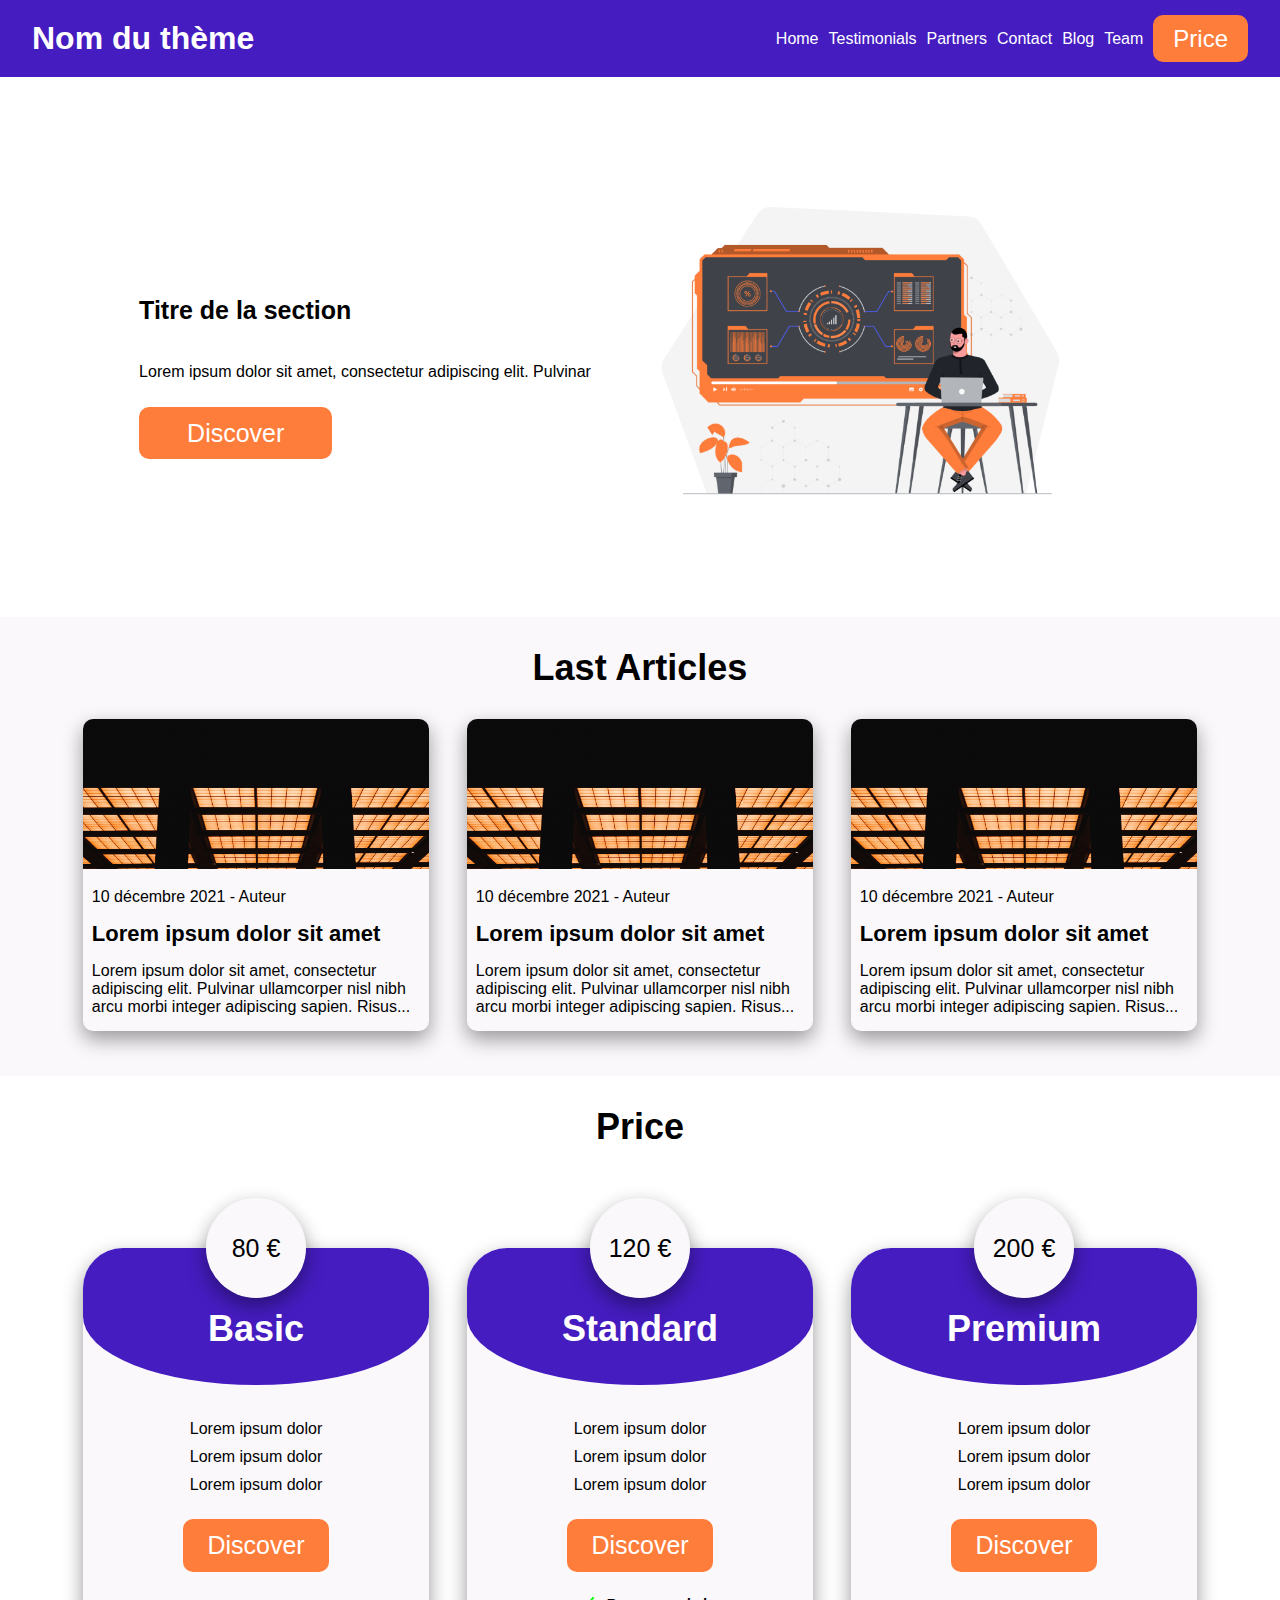
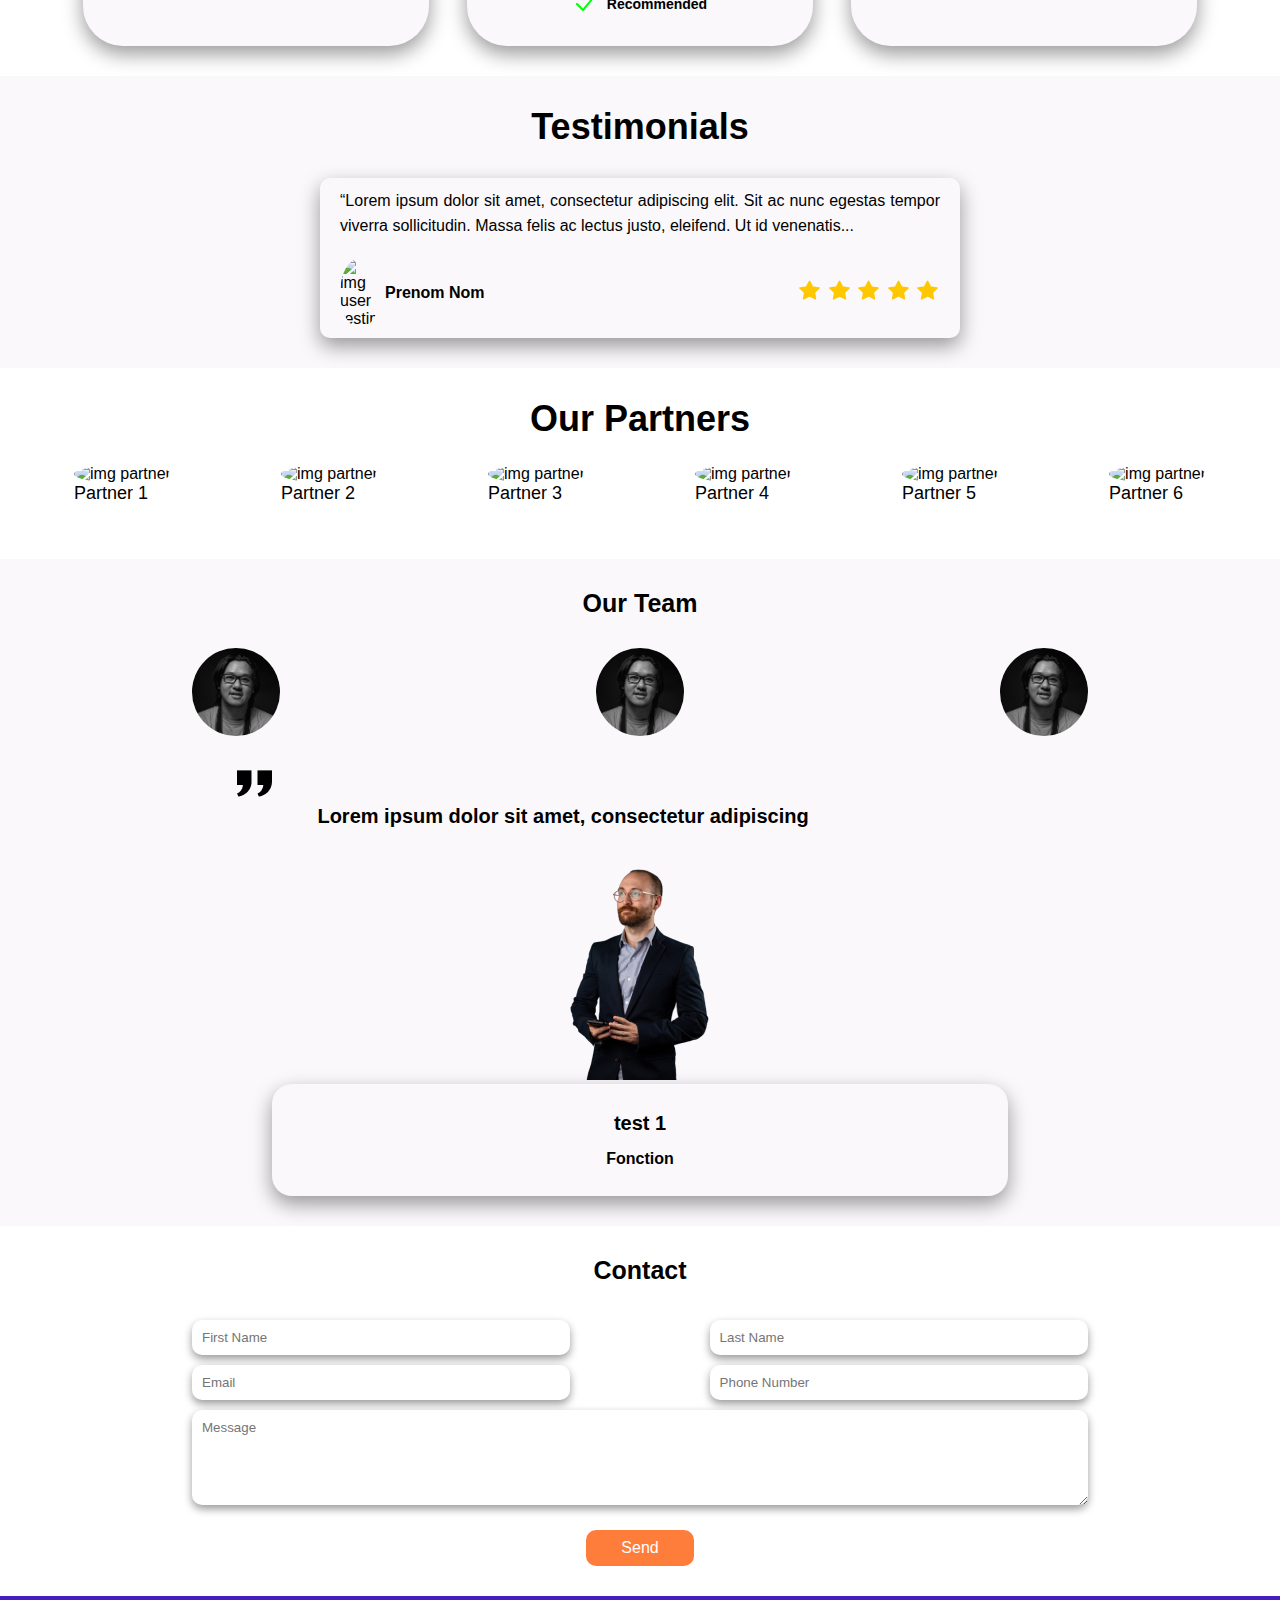
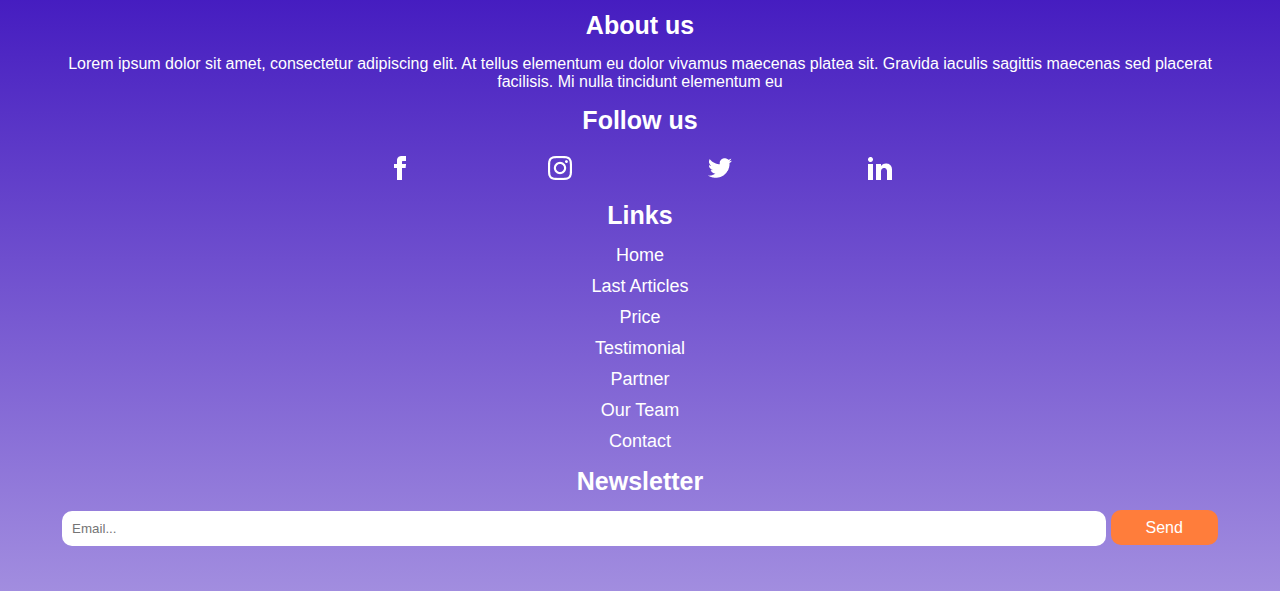
==== commit 5d07458e: "EDIT responsive for desktop" ====
--- a/index.html
+++ b/index.html
@@ -32,10 +32,10 @@
                 <ul>
                     <li><a href="#">Home</a></li>
                     <li><a href="#">Testimonials</a> </li>
-                    <li><a href="#">Our Partners</a></li>
-                    <li><a href="#">Contact Us</a></li>
+                    <li><a href="#">Partners</a></li>
+                    <li><a href="#">Contact</a></li>
                     <li><a href="#">Blog</a></li>
-                    <li><a href="#">Our Team</a></li>
+                    <li><a href="#">Team</a></li>
                     <li class="linkPrice"><a href="#">Price</a></li>
                 </ul>
             </div>
--- a/css/style.css
+++ b/css/style.css
@@ -55,17 +55,20 @@
 }
 .nav ul{
     display: flex;
+    align-items: center;
 }
 .nav ul li {
     list-style: none;
+    padding-left: 10px;
 }
 .nav ul li a {
+    
     color: white;
     text-decoration: none;
 }
 .linkPrice a {
-    font-size: 25px;
-    padding: 10px;
+    font-size: 24px;
+    padding: 10px 20px;
     background-color: #FF7D3B;
     border-radius: 10px;
 }
@@ -614,6 +617,9 @@
         .menuBurger {
             display: none;
         }
+        .header-container{
+            width: 95%;
+        }
         .header-container img {
             display: none;
         }
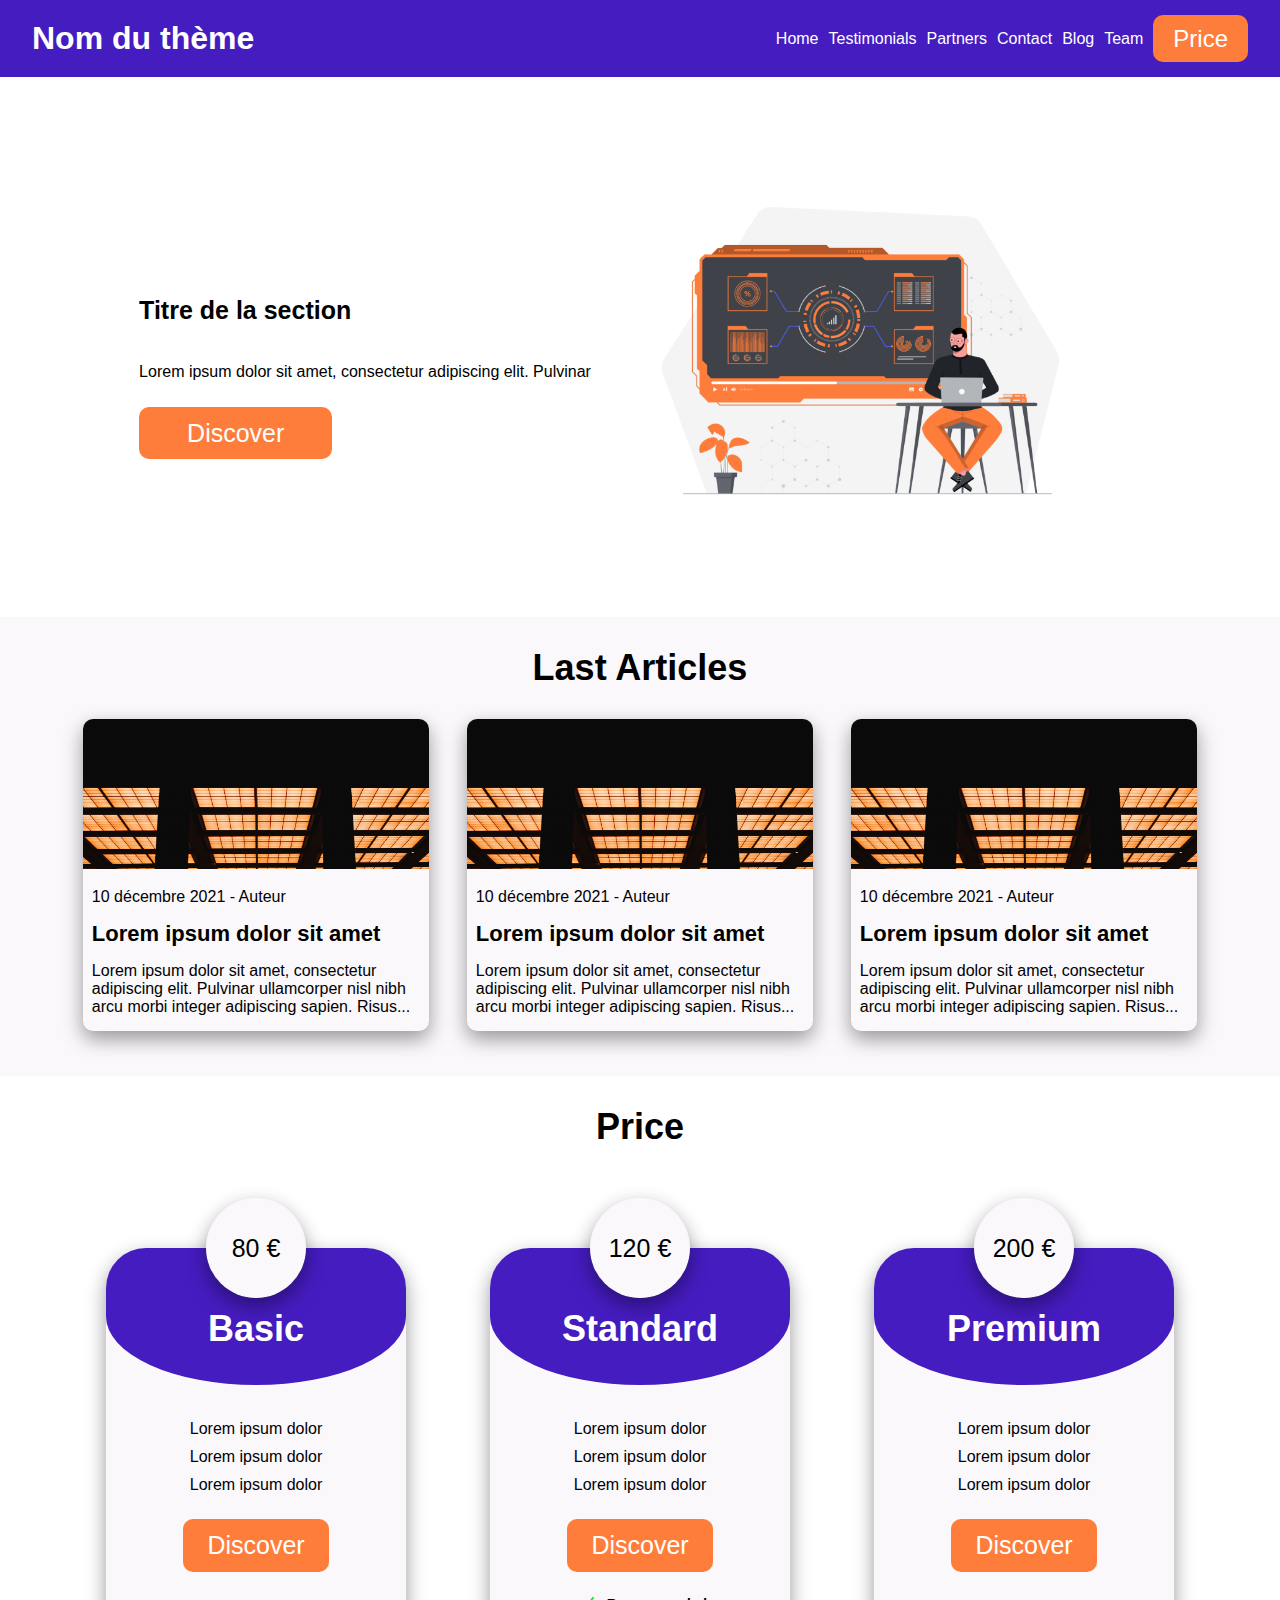
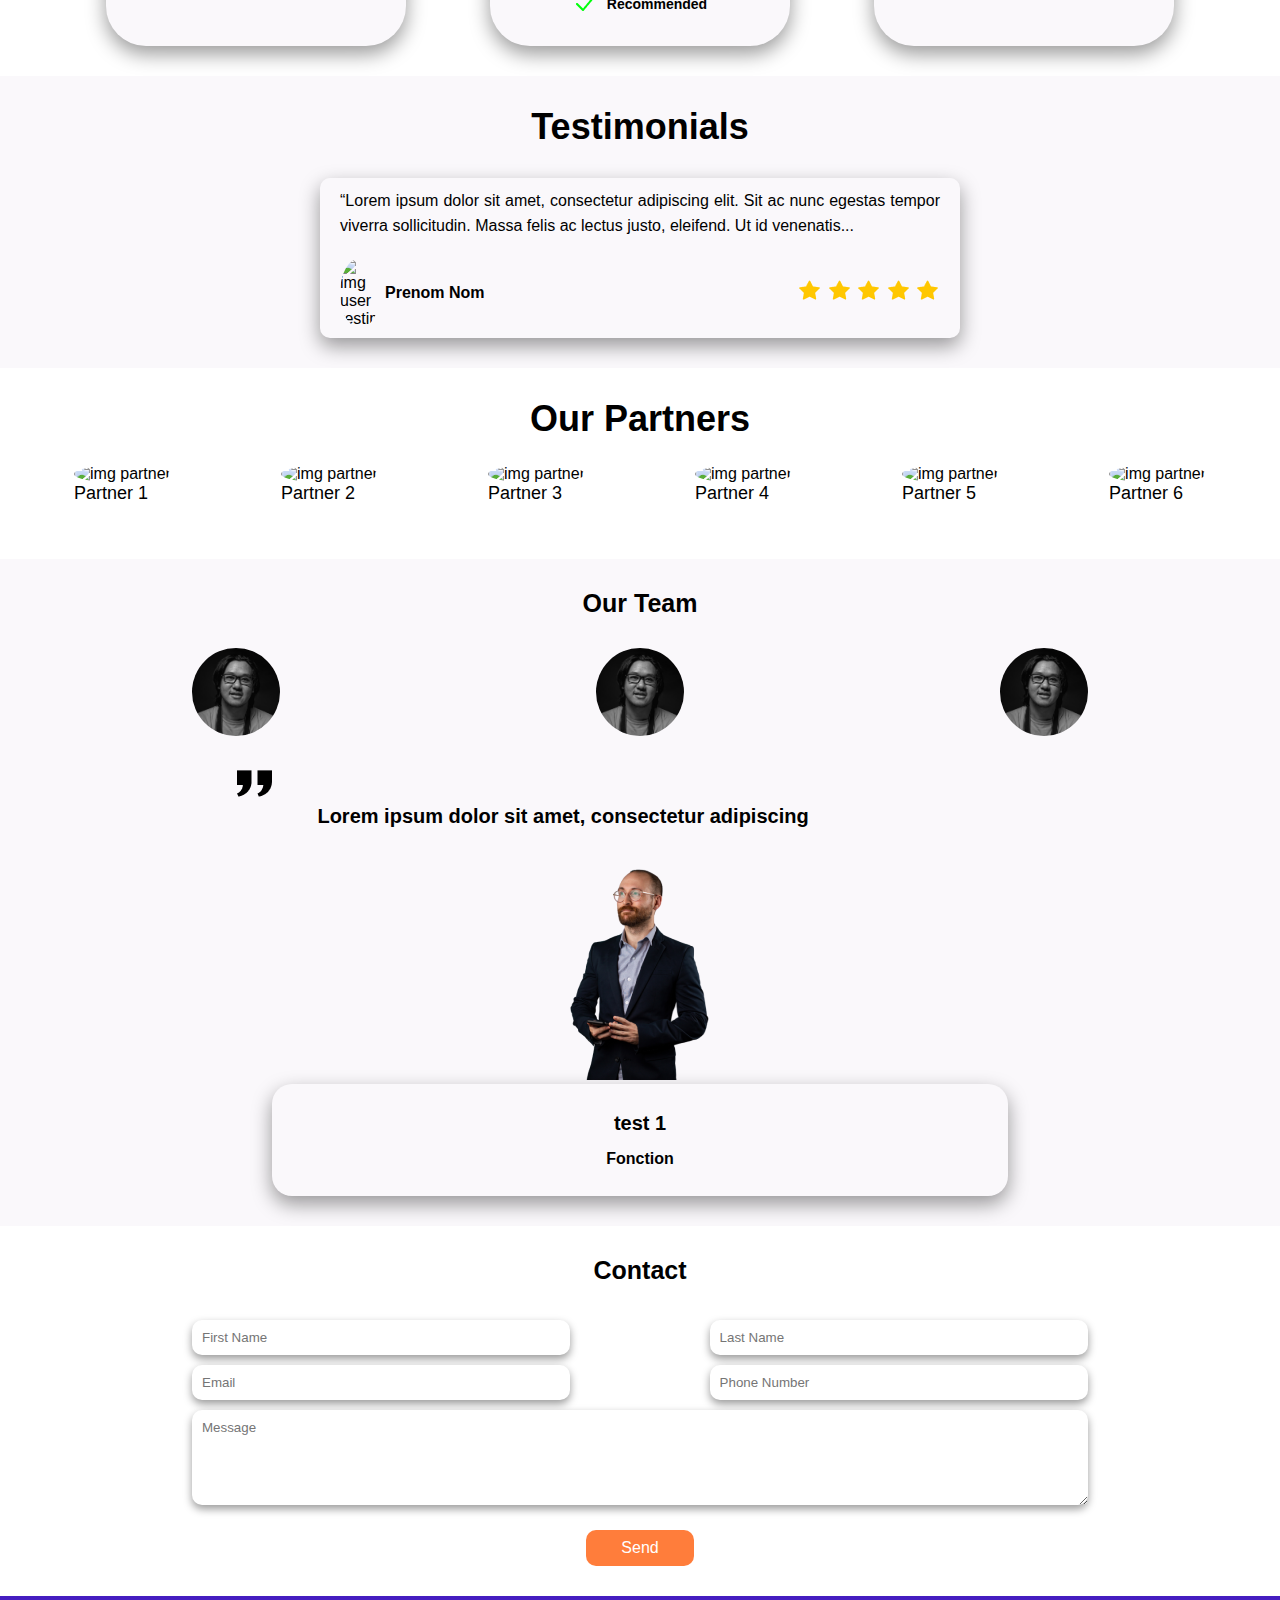
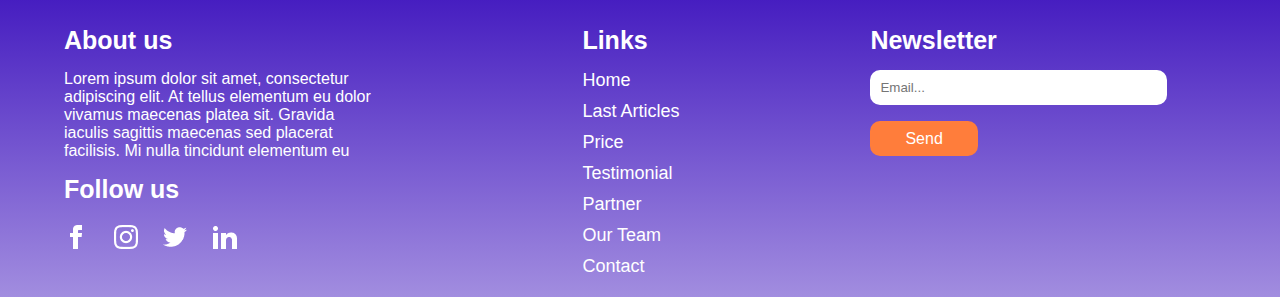
==== commit 66c97576: "ADD responsive for footer" ====
--- a/index.html
+++ b/index.html
@@ -317,17 +317,21 @@
     </main>
 
     <footer>
-        <div class="AboutFollow">
-            <h2>About us</h2>
-            <p>Lorem ipsum dolor sit amet, consectetur adipiscing elit. At tellus elementum eu dolor vivamus maecenas
-                platea sit. Gravida iaculis sagittis maecenas sed placerat facilisis. Mi nulla tincidunt elementum eu
-            </p>
-            <h2>Follow us</h2>
-            <div class="SocialNetworks">
-                <img src="img/Facebook.png" alt="img Facebook">
-                <img src="img/Instagram.png" alt="img Instagram">
-                <img src="img/Twitter.png" alt="img Twitter">
-                <img src="img/LinkedIn.png" alt="img Linkedin">
+        <div class="footer">
+            <div class="aboutFollow">
+                <h2>About us</h2>
+                <p>Lorem ipsum dolor sit amet, consectetur adipiscing elit. At tellus elementum eu dolor vivamus
+                    maecenas
+                    platea sit. Gravida iaculis sagittis maecenas sed placerat facilisis. Mi nulla tincidunt elementum
+                    eu
+                </p>
+                <h2>Follow us</h2>
+                <div class="SocialNetworks">
+                    <img src="img/Facebook.png" alt="img Facebook">
+                    <img src="img/Instagram.png" alt="img Instagram">
+                    <img src="img/Twitter.png" alt="img Twitter">
+                    <img src="img/LinkedIn.png" alt="img Linkedin">
+                </div>
             </div>
             <div class="Links">
                 <h2>Links</h2>
--- a/css/style.css
+++ b/css/style.css
@@ -490,7 +490,7 @@
     font-weight: bold;
 }
 
-.AboutFollow p {
+.footer p {
     font-size: 16px;
     font-weight: 400;
     padding: 15px 0;
@@ -668,7 +668,7 @@
             margin: 0 auto;
         }
         .priceArticle{
-            width: 30%;
+            width: 300px;
         }
         /* responsive for testimonials */
         .testimonialSection h2 {
@@ -684,7 +684,37 @@
         .containerPartners {
             width: 90%;
         }
+
+        
         /* responsive for team */
+
+        /* responsive for footer */
+        .footer{
+            display: flex;
+            width: 90%;
+            margin: 0 auto;
+            justify-content: space-between;
+            text-align: left;
+            align-items: baseline;
+        }
+        .footer p {
+            margin: 0;
+        }
+        .SocialNetworks{
+            margin: 21px 0;
+            justify-content: space-between;
+        }
+        .aboutFollow {
+            width: 30%;
+        }
+
+        .Links{
+            width: 10%;
+        }
+        .Newsletter {
+            width: 30%;
+        }
+        
     }
 /* End Reponsive Screen >= 1024px */
 
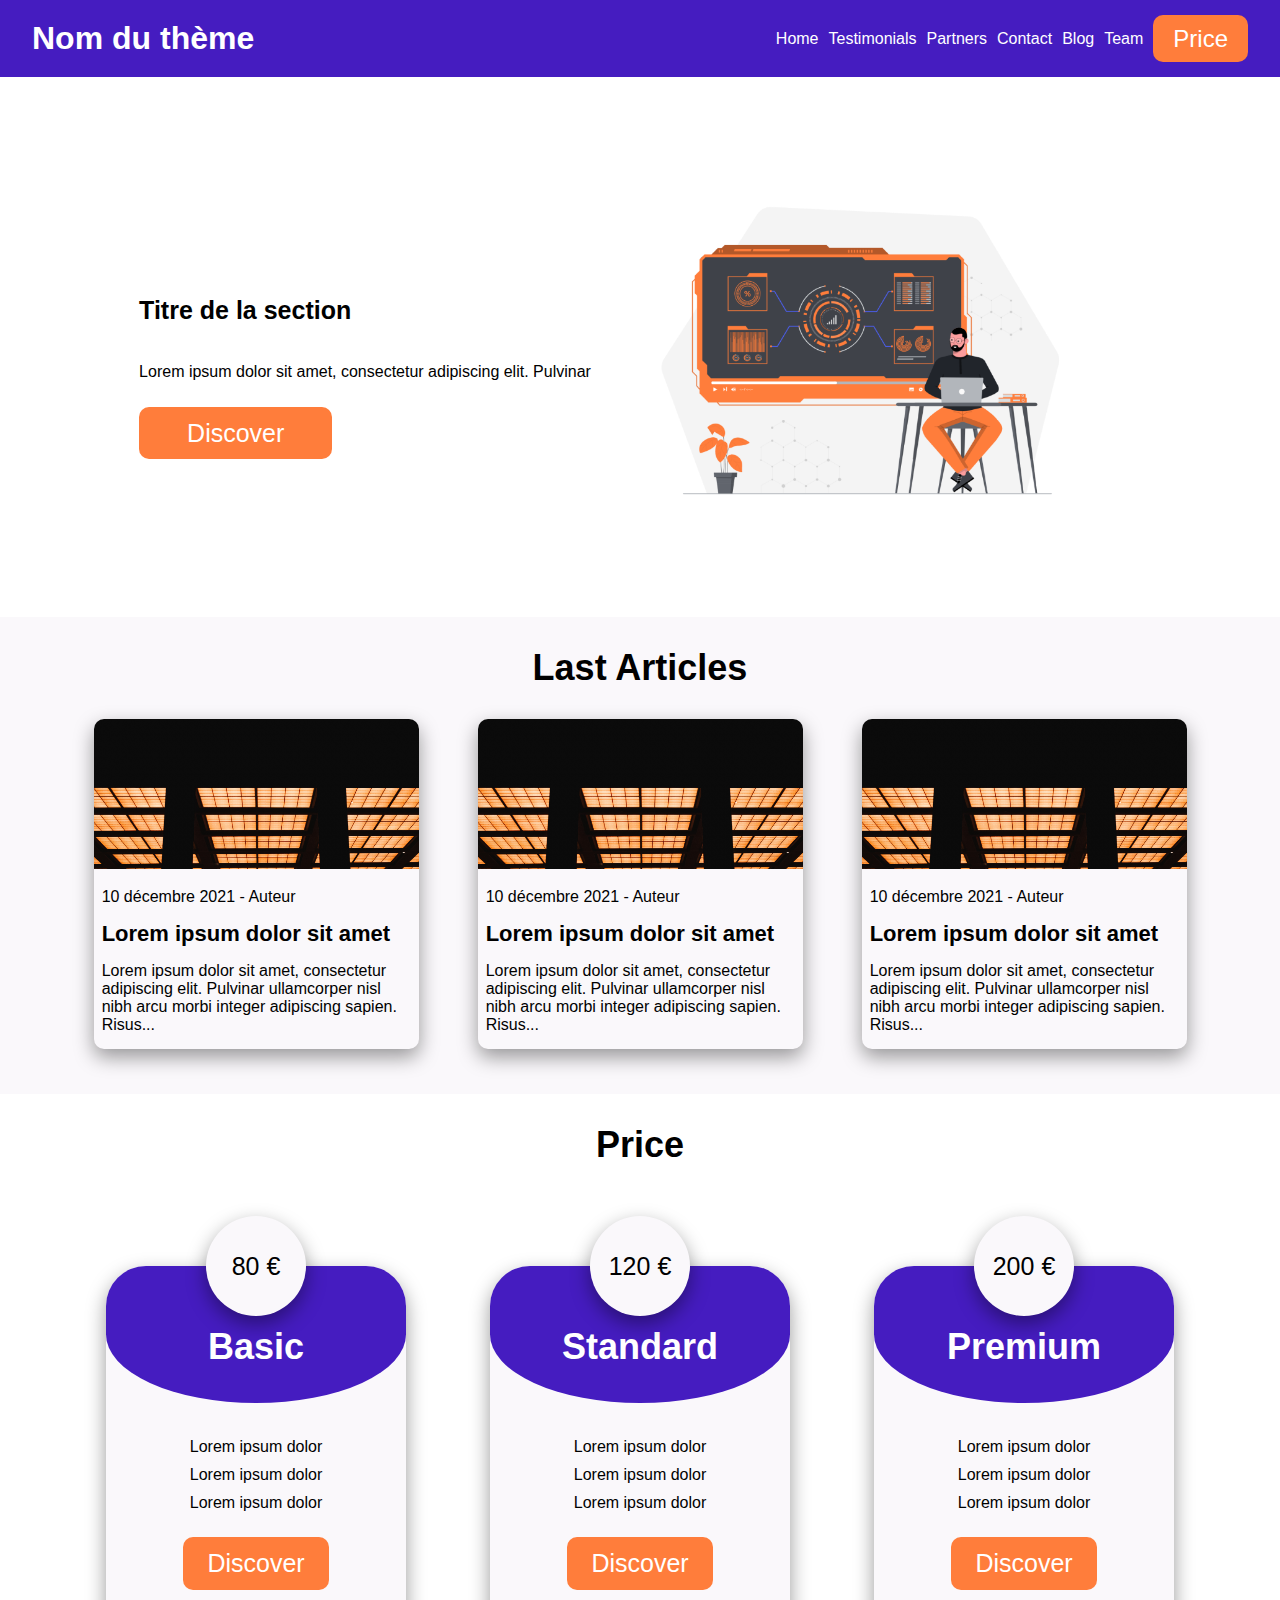
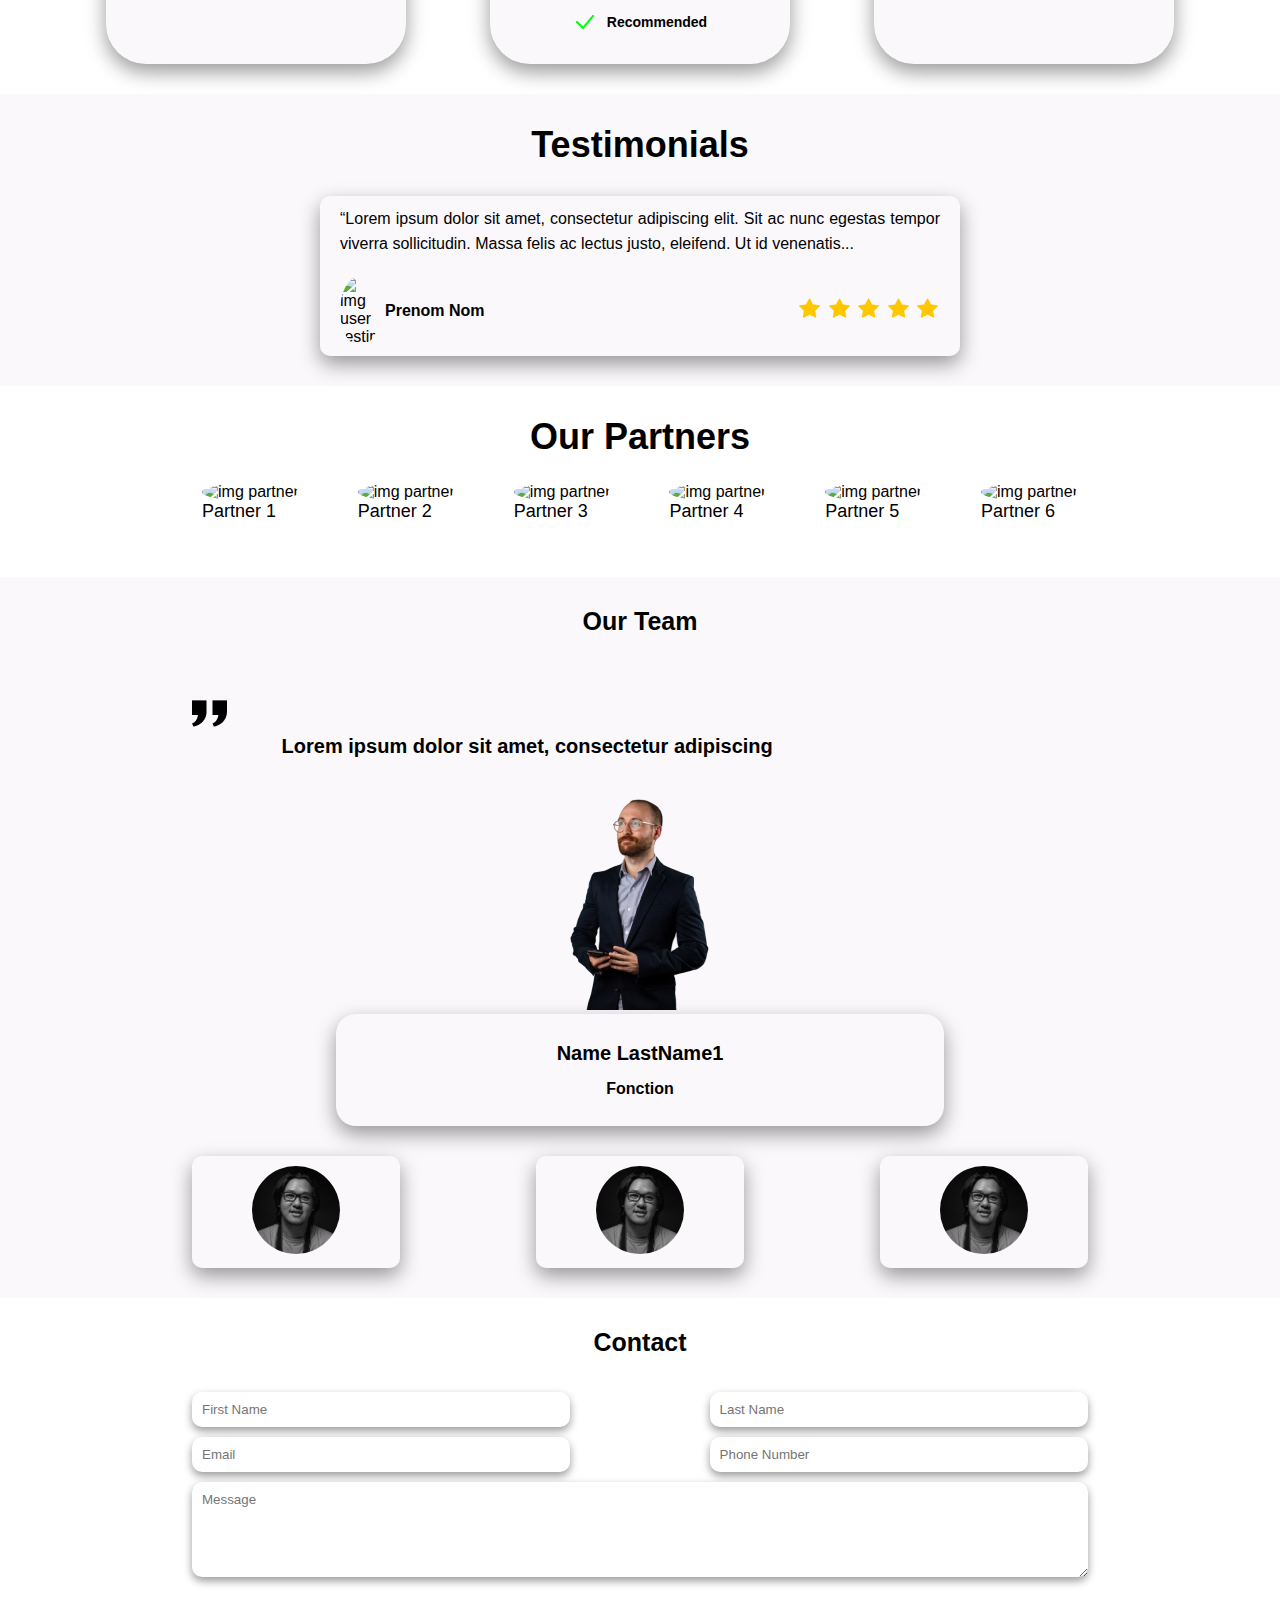
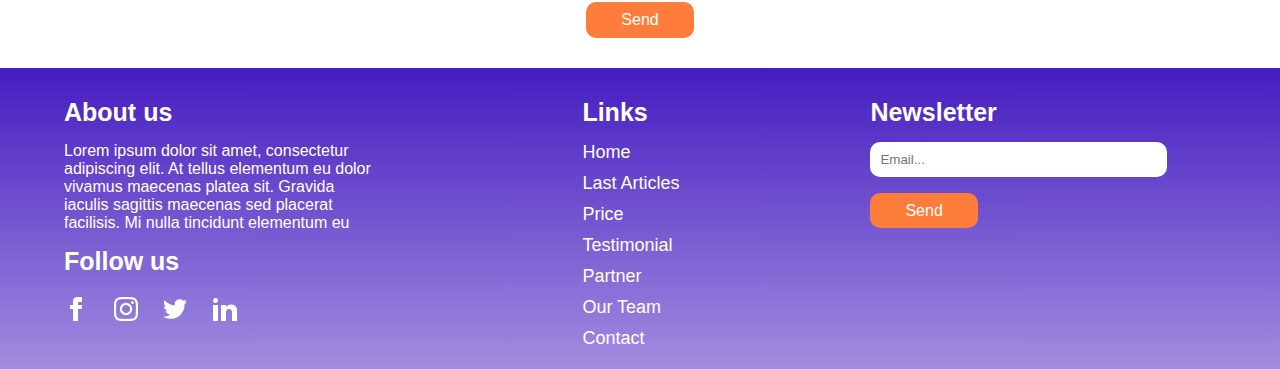
==== commit d995dbbf: "ADD responsive for team" ====
--- a/index.html
+++ b/index.html
@@ -250,11 +250,6 @@
 
         <section class="ourTeam">
             <h2>Our Team</h2>
-            <div class="teamContainer">
-                <img src="img/ourTeam.jpg" alt="img team" onclick="DisplayFistUser()">
-                <img src="img/ourTeam.jpg" alt="img team" onclick="DisplaySecondUser()">
-                <img src="img/ourTeam.jpg" alt="img team" onclick="DisplayThirdUser()">
-            </div>
             <div class="showPeople" style="display: block;" id="people1show">
                 <div class="message">
                     <img src="img/quote.png" alt="quote">
@@ -263,7 +258,7 @@
                 <div class="imgPeople">
                     <img src="img/imgTeam.png" alt="img people">
                     <div class="teamName_LastName">
-                        <h3>test 1</h3>
+                        <h3>Name LastName1</h3>
                         <h4>Fonction</h4>
                     </div>
                 </div>
@@ -277,7 +272,7 @@
                 <div class="imgPeople">
                     <img src="img/imgTeam.png" alt="img people">
                     <div class="teamName_LastName">
-                        <h3>test 2</h3>
+                        <h3>Name LastName2</h3>
                         <h4>Fonction</h4>
                     </div>
                 </div>
@@ -291,9 +286,20 @@
                 <div class="imgPeople">
                     <img src="img/imgTeam.png" alt="img people">
                     <div class="teamName_LastName">
-                        <h3>test 3</h3>
+                        <h3>Name LastName3</h3>
                         <h4>Fonction</h4>
                     </div>
+                </div>
+            </div>
+            <div class="teamContainer">
+                <div class="team" onclick="DisplayFistUser()">
+                    <img src="img/ourTeam.jpg" alt="img team">
+                </div>
+                <div class="team" onclick="DisplaySecondUser()">
+                    <img src="img/ourTeam.jpg" alt="img team">
+                </div>
+                <div class="team" onclick="DisplayThirdUser()">
+                    <img src="img/ourTeam.jpg" alt="img team">
                 </div>
             </div>
         </section>
--- a/css/style.css
+++ b/css/style.css
@@ -50,22 +50,27 @@
     margin: 0 auto;
     align-items: center;
 }
+
 .nav {
     display: none;
 }
-.nav ul{
+
+.nav ul {
     display: flex;
     align-items: center;
 }
+
 .nav ul li {
     list-style: none;
     padding-left: 10px;
 }
+
 .nav ul li a {
-    
+
     color: white;
     text-decoration: none;
 }
+
 .linkPrice a {
     font-size: 24px;
     padding: 10px 20px;
@@ -249,12 +254,14 @@
     margin: 0 auto;
     justify-content: center;
 }
+
 .recommended {
     display: flex;
     justify-content: center;
     align-items: center;
     padding-top: 20px;
 }
+
 .recommended h4 {
     font-size: 14px;
     padding-left: 10px;
@@ -368,6 +375,7 @@
     width: 90%;
     margin: 0 auto;
     justify-content: space-between;
+    padding-top: 30px;
 }
 
 .teamContainer img {
@@ -521,6 +529,10 @@
     padding-top: 10px;
 }
 
+.Newsletter {
+    display: inline-block;
+}
+
 .Newsletter h2 {
     padding: 15px 0;
 }
@@ -547,175 +559,230 @@
 
 /* Reponsive Screen >= 700px */
 
-    @media screen and (min-width: 700px){
-        .priceArticle {
-            width: 70%;
-        }
-        .testimonialContainer {
-            width: 70%;
-        }
-        .containerPartners {
-            width: 70%;
-        }
-        .SectionPresentation{
-            place-items: center;
-        }
-        .lastArticle {
-            width: 70%;
-        }
-        .partner {
-            margin: 10px;
-        }
-        .teamContainer {
-            width: 70%;
-        }
-        .message {
-            width: 70%;
-            margin: 0 auto;
-        }
-        .message p{
-            margin: 0 auto;
-        }
-        .teamName_LastName {
-            width: 50%;
-            margin: 0 auto;
-        }
-        .Name_LastName {
-            display: flex;
-            width: 70%;
-            justify-content: space-between;
-        }
-        .Name_LastName input{
-            width: 40%;
-        }
-        .Email_Phone {
-            display: flex;
-            width: 70%;
-            justify-content: space-between;
-        }
-        .Email_Phone input{
-            width: 40%;
-        }
-        .contact textarea {
-            width:calc(70% - 20px);
-        }
-        .SectionPresentation img {
-            width: 550px;
-        }
-
-    }
+@media screen and (min-width: 700px) {
+    .priceArticle {
+        width: 70%;
+    }
+
+    .testimonialContainer {
+        width: 70%;
+    }
+
+    .containerPartners {
+        width: 70%;
+    }
+
+    .SectionPresentation {
+        place-items: center;
+    }
+
+    .lastArticle {
+        width: 70%;
+    }
+
+    .partner {
+        margin: 10px;
+    }
+
+    .teamContainer {
+        width: 70%;
+    }
+
+    .message {
+        width: 70%;
+        margin: 0 auto;
+    }
+
+    .message p {
+        margin: 0 auto;
+    }
+
+    .teamName_LastName {
+        width: 50%;
+        margin: 0 auto;
+    }
+
+    .Name_LastName {
+        display: flex;
+        width: 70%;
+        justify-content: space-between;
+    }
+
+    .Name_LastName input {
+        width: 40%;
+    }
+
+    .Email_Phone {
+        display: flex;
+        width: 70%;
+        justify-content: space-between;
+    }
+
+    .Email_Phone input {
+        width: 40%;
+    }
+
+    .contact textarea {
+        width: calc(70% - 20px);
+    }
+
+    .SectionPresentation img {
+        width: 550px;
+    }
+
+}
 
 /* End Reponsive Screen >= 700px */
 
 /* Reponsive Screen >= 1024px */
-    @media screen and (min-width: 1024px){
-        /* burger */
-        .nav {
-            display: flex;
-            align-items: center;
-        }
-        .menuBurger {
-            display: none;
-        }
-        .header-container{
-            width: 95%;
-        }
-        .header-container img {
-            display: none;
-        }
-        .SectionPresentation {
-            display: flex;
-            width: 80%;
-            margin: 0 auto;
-            height: 60vh;
-            justify-content: center;
-        }
-        .ContainerPresentation {
-            text-align: left;
-        }
-        .SectionPresentation img {
-            margin-top: 0;
-        }
-        .SectionPresentation p {
-            width: auto;
-        }
-        /* Responsive for article */
-        .articleContainer {
-            width: 90%;
-            display: flex;
-            margin: 0 auto;
-        }
-        .Article h2 {
-            font-size: 36px;
-        }
-        .lastArticle h3 {
-            font-size: 22px;
-        }
-        .lastArticle {
-            width: 30%;
-        }
-        .lastArticle img {
-            height: 150px;
-        }
-
-        /* responsive for price */
-        .priceSection h2{
-            font-size: 36px;
-        }
-        .priceContainer {
-            display: flex;
-            width: 90%;
-            margin: 0 auto;
-        }
-        .priceArticle{
-            width: 300px;
-        }
-        /* responsive for testimonials */
-        .testimonialSection h2 {
-            font-size: 36px;
-        }
-        .testimonialContainer {
-            width: 50%;
-        }
-        /* responsive for partners */
-        .partners h2{
-            font-size: 36px;
-        }
-        .containerPartners {
-            width: 90%;
-        }
-
-        
-        /* responsive for team */
-
-        /* responsive for footer */
-        .footer{
-            display: flex;
-            width: 90%;
-            margin: 0 auto;
-            justify-content: space-between;
-            text-align: left;
-            align-items: baseline;
-        }
-        .footer p {
-            margin: 0;
-        }
-        .SocialNetworks{
-            margin: 21px 0;
-            justify-content: space-between;
-        }
-        .aboutFollow {
-            width: 30%;
-        }
-
-        .Links{
-            width: 10%;
-        }
-        .Newsletter {
-            width: 30%;
-        }
-        
-    }
+@media screen and (min-width: 1024px) {
+
+    /* burger */
+    .nav {
+        display: flex;
+        align-items: center;
+    }
+
+    .menuBurger {
+        display: none;
+    }
+
+    .header-container {
+        width: 95%;
+    }
+
+    .header-container img {
+        display: none;
+    }
+
+    .SectionPresentation {
+        display: flex;
+        width: 80%;
+        margin: 0 auto;
+        height: 60vh;
+        justify-content: center;
+    }
+
+    .ContainerPresentation {
+        text-align: left;
+    }
+
+    .SectionPresentation img {
+        margin-top: 0;
+    }
+
+    .SectionPresentation p {
+        width: auto;
+    }
+
+    /* Responsive for article */
+    .articleContainer {
+        width: 90%;
+        display: flex;
+        margin: 0 auto;
+    }
+
+    .Article h2 {
+        font-size: 36px;
+    }
+
+    .lastArticle h3 {
+        font-size: 22px;
+    }
+
+    .lastArticle {
+        width: 325px;
+    }
+
+    .lastArticle img {
+        height: 150px;
+    }
+
+    /* responsive for price */
+    .priceSection h2 {
+        font-size: 36px;
+    }
+
+    .priceContainer {
+        display: flex;
+        width: 90%;
+        margin: 0 auto;
+    }
+
+    .priceArticle {
+        width: 300px;
+    }
+
+    /* responsive for testimonials */
+    .testimonialSection h2 {
+        font-size: 36px;
+    }
+
+    .testimonialContainer {
+        width: 50%;
+    }
+
+    /* responsive for partners */
+    .partners h2 {
+        font-size: 36px;
+    }
+
+    /* responsive for team */
+    .showPeople {
+        display: flex;
+        align-items: center;
+        width: 70%;
+        justify-content: space-around;
+    }
+
+    .teamContainer {
+        width: 70%;
+    }
+
+    .message {
+        width: auto;
+        margin: 0;
+    }
+
+    .team {
+        padding: 10px 60px;
+        box-shadow: 0px 8px 20px 0px rgba(0, 0, 0, 0.4);
+        border-radius: 10px;
+    }
+
+    /* responsive for footer */
+    .footer {
+        display: flex;
+        width: 90%;
+        margin: 0 auto;
+        justify-content: space-between;
+        text-align: left;
+        align-items: baseline;
+    }
+
+    .footer p {
+        margin: 0;
+    }
+
+    .SocialNetworks {
+        margin: 21px 0;
+        justify-content: space-between;
+    }
+
+    .aboutFollow {
+        width: 30%;
+    }
+
+    .Links {
+        width: 10%;
+    }
+
+    .Newsletter {
+        width: 30%;
+    }
+
+}
+
 /* End Reponsive Screen >= 1024px */
 
 /* End Responsive */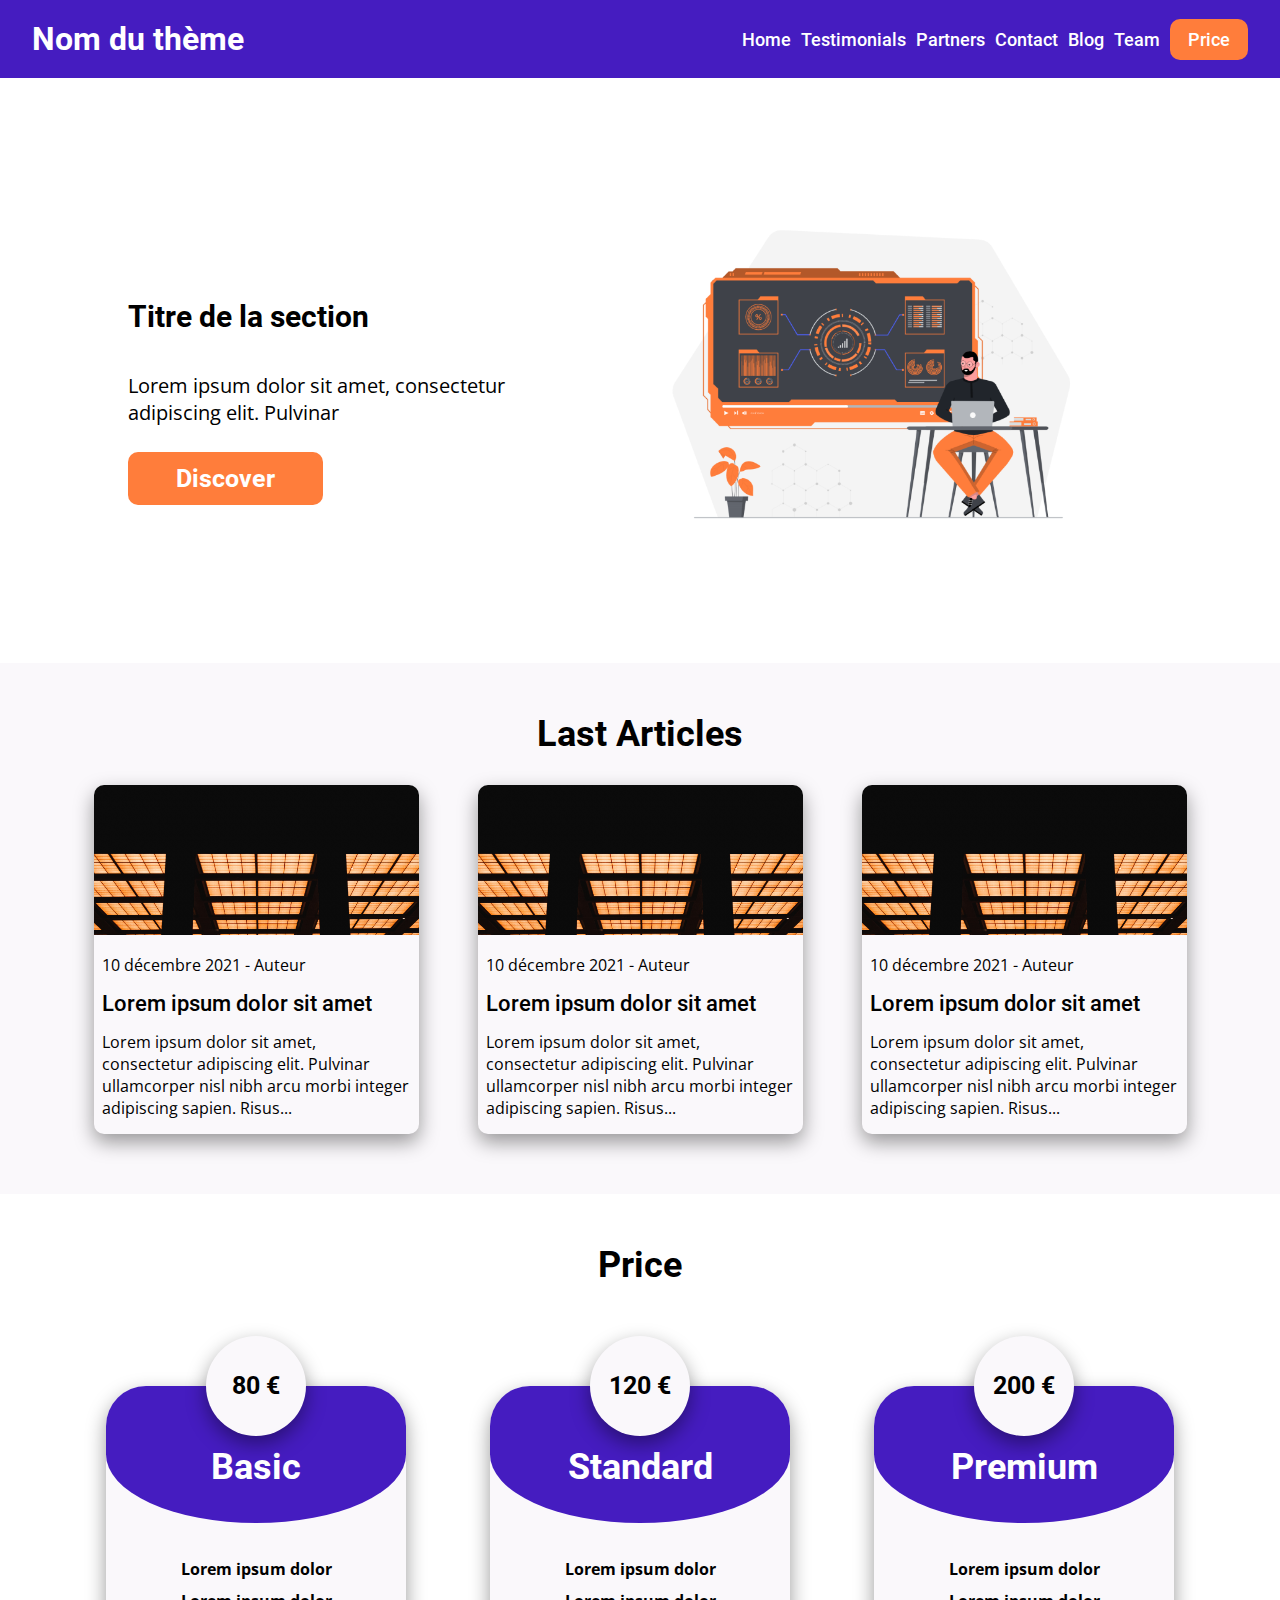
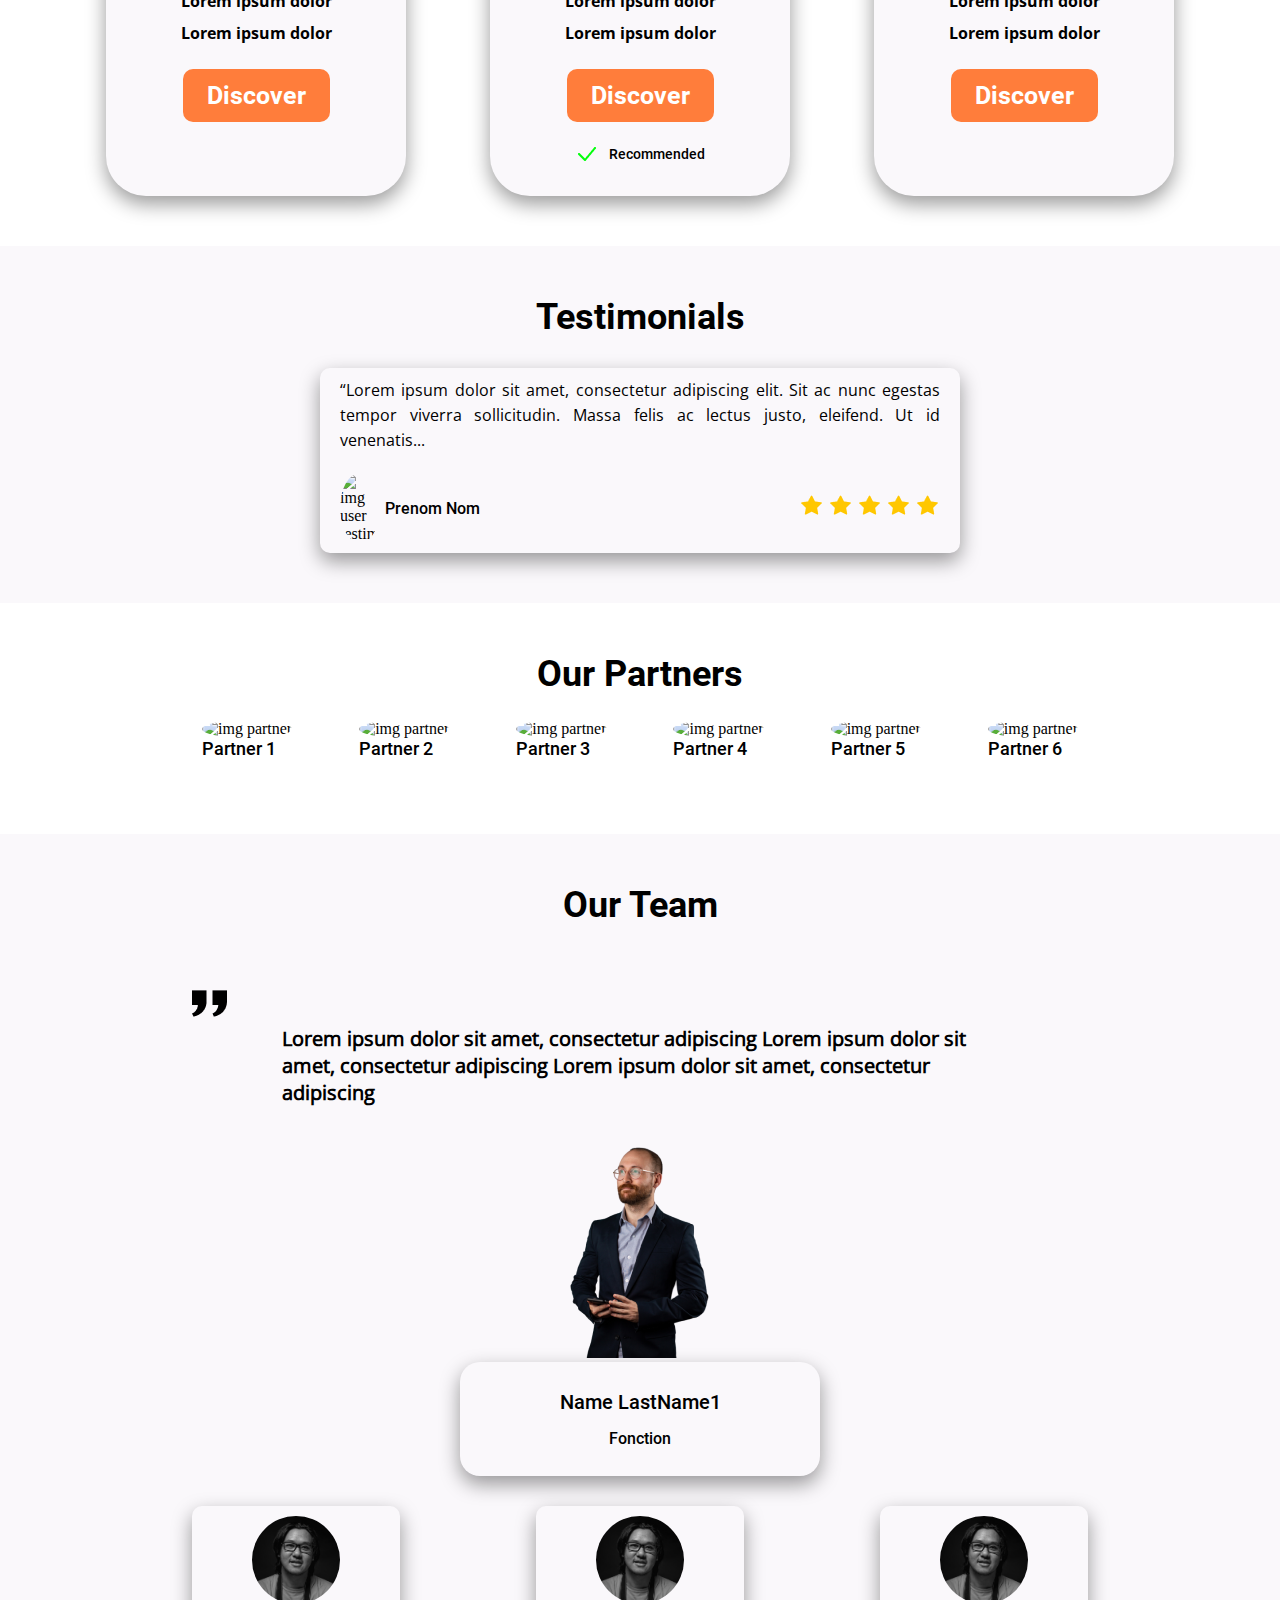
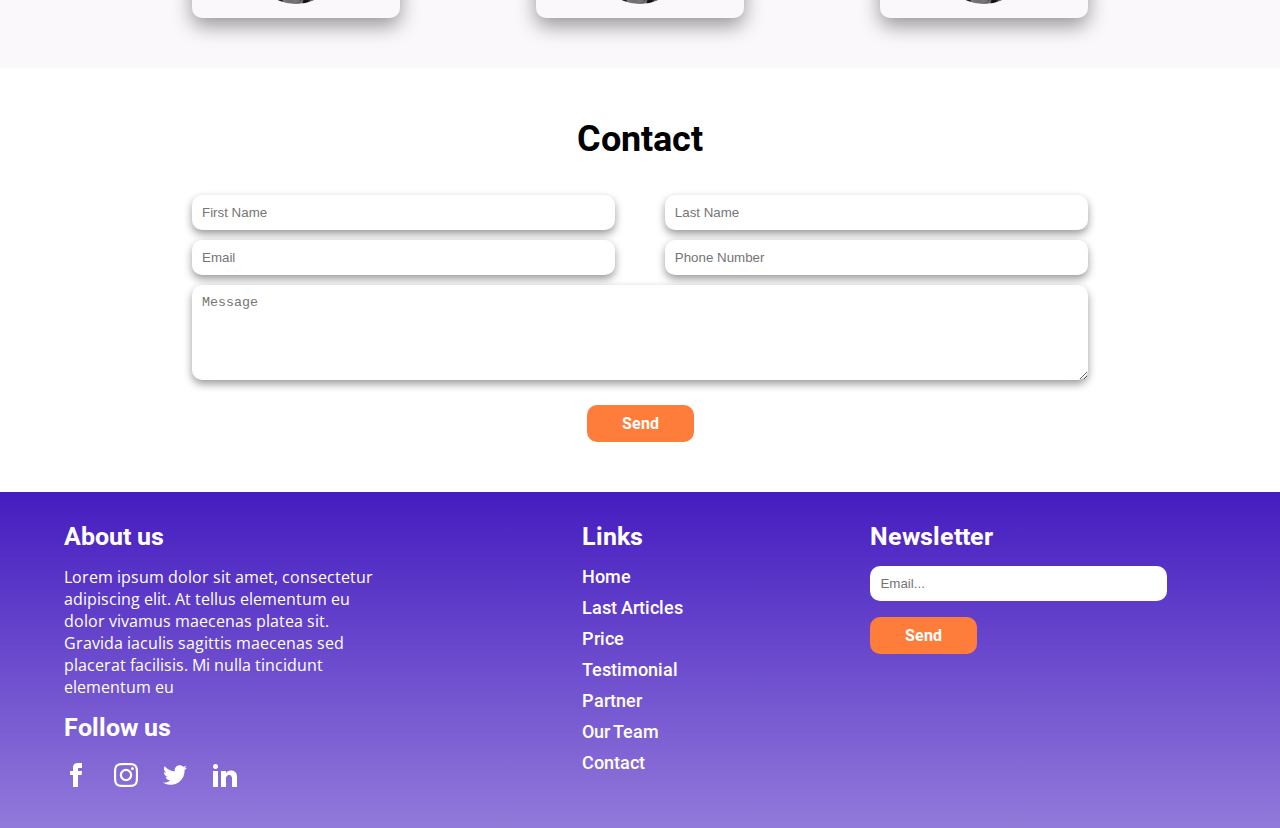
==== commit d36fbd17: "ADD responsive and fonts" ====
--- a/index.html
+++ b/index.html
@@ -217,34 +217,52 @@
             <h2>Our Partners</h2>
             <div class="containerPartners">
                 <div class="partner">
-                    <img src="img/img_partner.jpg" alt="img partner">
+                    <!-- img for card partner -->
+                    <img src="img/img_partner.jpg" alt="img partner">
+                    <!-- End img for card partner -->
                     <h3>Partner 1</h3>
                 </div>
-
-                <div class="partner">
-                    <img src="img/img_partner.jpg" alt="img partner">
-                    <h3>Partner 2</h3>
-                </div>
-
-                <div class="partner">
-                    <img src="img/img_partner.jpg" alt="img partner">
+                <!-- Partner Card -->
+                <div class="partner">
+                    <!-- img for card partner -->
+                    <img src="img/img_partner.jpg" alt="img partner">
+                    <!-- End img for card partner -->
+                    <h3>Partner 2</h3>  
+                </div>
+                <!-- End Partner Card -->
+
+                <!-- Partner Card -->
+                <div class="partner">
+                    <!-- img for card partner -->
+                    <img src="img/img_partner.jpg" alt="img partner">
+                    <!-- End img for card partner -->
                     <h3>Partner 3</h3>
                 </div>
-
-                <div class="partner">
-                    <img src="img/img_partner.jpg" alt="img partner">
+                <!-- End Partner Card -->
+                <!-- Partner Card -->
+                <div class="partner">
+                    <!-- img for card partner -->
+                    <img src="img/img_partner.jpg" alt="img partner">
+                    <!-- End img for card partner -->
                     <h3>Partner 4</h3>
                 </div>
-
-                <div class="partner">
-                    <img src="img/img_partner.jpg" alt="img partner">
+                <!-- End Partner Card -->
+                <!-- Partner Card -->
+                <div class="partner">
+                    <!-- img for card partner -->
+                    <img src="img/img_partner.jpg" alt="img partner">
+                    <!-- End img for card partner -->
                     <h3>Partner 5</h3>
                 </div>
-
-                <div class="partner">
-                    <img src="img/img_partner.jpg" alt="img partner">
+                <!-- End Partner Card -->
+                <!-- Partner Card -->
+                <div class="partner">
+                    <!-- img for card partner -->
+                    <img src="img/img_partner.jpg" alt="img partner">
+                    <!-- End img for card partner -->
                     <h3>Partner 6</h3>
                 </div>
+                <!-- End Partner Card -->
             </div>
         </section>
 
@@ -253,7 +271,7 @@
             <div class="showPeople" style="display: block;" id="people1show">
                 <div class="message">
                     <img src="img/quote.png" alt="quote">
-                    <p>Lorem ipsum dolor sit amet, consectetur adipiscing</p>
+                    <p>Lorem ipsum dolor sit amet, consectetur adipiscing Lorem ipsum dolor sit amet, consectetur adipiscing Lorem ipsum dolor sit amet, consectetur adipiscing</p>
                 </div>
                 <div class="imgPeople">
                     <img src="img/imgTeam.png" alt="img people">
@@ -267,7 +285,7 @@
             <div class="showPeople" style="display: none;" id="people2show">
                 <div class="message">
                     <img src="img/quote.png" alt="quote">
-                    <p>Lorem ipsum dolor sit amet, consectetur adipiscing</p>
+                    <p>Lorem ipsum dolor sit amet, consectetur adipiscing Lorem ipsum dolor sit amet, consectetur adipiscing Lorem ipsum dolor sit amet, consectetur adipiscing</p>
                 </div>
                 <div class="imgPeople">
                     <img src="img/imgTeam.png" alt="img people">
@@ -281,7 +299,7 @@
             <div class="showPeople" style="display: none;" id="people3show">
                 <div class="message">
                     <img src="img/quote.png" alt="quote">
-                    <p>Lorem ipsum dolor sit amet, consectetur adipiscing</p>
+                    <p>Lorem ipsum dolor sit amet, consectetur adipiscing, Lorem ipsum dolor sit amet, consectetur adipiscing Lorem ipsum dolor sit amet, consectetur adipiscing</p>
                 </div>
                 <div class="imgPeople">
                     <img src="img/imgTeam.png" alt="img people">
--- a/css/style.css
+++ b/css/style.css
@@ -1,7 +1,23 @@
 * {
     margin: 0;
     padding: 0;
-    font-family: sans-serif;
+}
+
+@font-face {
+    font-family: "Roboto-Medium";
+    src: url("/fonts/Roboto/Roboto-Medium.ttf");
+}
+@font-face {
+    font-family: "Roboto-Bold";
+    src: url("/fonts/Roboto/Roboto-Bold.ttf");
+}
+@font-face {
+    font-family: "OpenSans-Regular";
+    src: url("/fonts/Open Sans/OpenSans-Regular.ttf");
+}
+@font-face {
+    font-family: "OpenSans-Bold";
+    src: url("/fonts/Open Sans/OpenSans-Bold.ttf");
 }
 
 /* Burger */
@@ -41,6 +57,7 @@
 
 header h1 {
     color: white;
+    font-family: "Roboto-Bold";
 }
 
 .header-container {
@@ -66,14 +83,15 @@
 }
 
 .nav ul li a {
-
+    font-family: "Roboto-Medium";
     color: white;
     text-decoration: none;
+    font-size: 18px;
 }
 
 .linkPrice a {
-    font-size: 24px;
-    padding: 10px 20px;
+    font-size: 20px;
+    padding: 10px 18px;
     background-color: #FF7D3B;
     border-radius: 10px;
 }
@@ -105,12 +123,13 @@
 .SectionPresentation h2 {
     font-size: 25px;
     padding-top: 50px;
-    font-weight: bold;
+    font-family: "Roboto-Bold";
 }
 
 .SectionPresentation p {
     width: 90%;
     margin: 38px auto;
+    font-family: "OpenSans-Regular";
 }
 
 .SectionPresentation img {
@@ -125,6 +144,7 @@
     background-color: #FF7D3B;
     padding: 12px 48px;
     border-radius: 10px;
+    font-family: "Roboto-Bold";
 }
 
 /* End Section Presentation */
@@ -136,6 +156,7 @@
 }
 
 .Article h2 {
+    font-family: "Roboto-Bold";
     font-size: 25px;
     text-align: center;
     margin-bottom: 30px;
@@ -163,9 +184,12 @@
     width: 95%;
     margin: 0 auto;
     padding-top: 15px;
+    font-family: "Roboto-Medium";
+    font-weight: 400;
 }
 
 .lastArticle p {
+    font-family: "OpenSans-Regular";
     width: 95%;
     margin: 0 auto;
     padding-top: 15px;
@@ -184,6 +208,7 @@
 .priceSection h2 {
     font-size: 25px;
     text-align: center;
+    font-family: "Roboto-Bold";
 }
 
 .priceArticle {
@@ -210,6 +235,7 @@
     text-align: center;
     padding-top: 60px;
     padding-bottom: 35px;
+    font-family: "Roboto-Bold";
 }
 
 .priceArticle ul {
@@ -221,9 +247,11 @@
     text-align: center;
     list-style: none;
     padding-top: 10px;
+    font-family: "OpenSans-Bold";
 }
 
 .priceAmount {
+    font-family: "Roboto-Bold";
     width: 100px;
     height: 100px;
     line-height: 100px;
@@ -243,6 +271,7 @@
     text-decoration: none;
     color: white;
     font-size: 25px;
+    font-family: "Roboto-Bold";
     background-color: #FF7D3B;
     padding: 12px 24px;
     border-radius: 10px;
@@ -265,6 +294,8 @@
 .recommended h4 {
     font-size: 14px;
     padding-left: 10px;
+    font-family: "Roboto-Medium";
+    font-weight: 500;
 }
 
 /* End Section Price */
@@ -277,6 +308,7 @@
 }
 
 .testimonialSection h2 {
+    font-family: "Roboto-Bold";
     font-size: 25px;
     text-align: center;
     padding-top: 30px;
@@ -297,6 +329,7 @@
     font-size: 16px;
     line-height: 25px;
     text-align: justify;
+    font-family: "OpenSans-Regular";
 }
 
 .bottomTestimonial {
@@ -314,6 +347,8 @@
 .imgName h3 {
     font-size: 16px;
     padding-left: 5px;
+    font-family: "Roboto-Medium";
+    font-weight: 400;
 }
 
 .imgName img {
@@ -331,6 +366,7 @@
 .partners h2 {
     font-size: 25px;
     text-align: center;
+    font-family: "Roboto-Bold";
 }
 
 .containerPartners {
@@ -350,7 +386,8 @@
 .partners h3 {
     font-size: 18px;
     padding-bottom: 15px;
-    font-weight: normal;
+    font-weight: 400;
+    font-family: "Roboto-Medium"
 }
 
 /* End Section Partners */
@@ -367,6 +404,7 @@
     font-size: 25px;
     text-align: center;
     padding: 30px 0;
+    font-family: "Roboto-Bold";
 }
 
 .teamContainer {
@@ -394,6 +432,7 @@
     font-weight: 600;
     width: 80%;
     margin: auto;
+    font-family: "OpenSans-Regular";
 }
 
 .imgPeople {
@@ -408,11 +447,15 @@
 
 .teamName_LastName h3 {
     font-size: 20px;
+    font-family: "Roboto-Medium";
+    font-weight: 500;
 }
 
 .teamName_LastName h4 {
     padding-top: 15px;
     font-size: 16px;
+    font-family: "Roboto-Medium";
+    font-weight: 500;
 }
 
 /* End Section Team */
@@ -428,6 +471,7 @@
     font-size: 25px;
     text-align: center;
     padding-bottom: 35px;
+    font-family: "Roboto-Bold";
 }
 
 .Name_LastName {
@@ -479,6 +523,7 @@
     color: white;
     border-radius: 10px;
     padding: 9px 35px;
+    font-family: "Roboto-Bold";
 }
 
 /* End Section Contact */
@@ -486,7 +531,7 @@
 /* Footer */
 
 footer {
-    background: linear-gradient(#451CC0, #451CC080);
+    background: linear-gradient(#451CC0, #451cc096);
     color: white;
     text-align: center;
     padding-top: 15px;
@@ -495,15 +540,15 @@
 
 footer h2 {
     font-size: 25px;
-    font-weight: bold;
+    font-family: "Roboto-Bold";
 }
 
 .footer p {
     font-size: 16px;
-    font-weight: 400;
     padding: 15px 0;
     width: 90%;
     margin: 0 auto;
+    font-family: "OpenSans-Regular";
 }
 
 .SocialNetworks {
@@ -525,7 +570,7 @@
     color: white;
     text-decoration: none;
     font-size: 18px;
-    font-weight: normal;
+    font-family: "Roboto-Medium";
     padding-top: 10px;
 }
 
@@ -551,6 +596,7 @@
     padding: 9px 35px;
     border-radius: 10px;
     text-decoration: none;
+    font-family: "Roboto-Bold";
 }
 
 /* End Footer */
@@ -598,7 +644,7 @@
     }
 
     .teamName_LastName {
-        width: 50%;
+        width: 200px;
         margin: 0 auto;
     }
 
@@ -609,7 +655,7 @@
     }
 
     .Name_LastName input {
-        width: 40%;
+        width: 45%;
     }
 
     .Email_Phone {
@@ -619,7 +665,7 @@
     }
 
     .Email_Phone input {
-        width: 40%;
+        width: 45%;
     }
 
     .contact textarea {
@@ -655,11 +701,13 @@
         display: none;
     }
 
+    /* Responsive for header */
+
     .SectionPresentation {
         display: flex;
         width: 80%;
         margin: 0 auto;
-        height: 60vh;
+        height: 65vh;
         justify-content: center;
     }
 
@@ -673,6 +721,14 @@
 
     .SectionPresentation p {
         width: auto;
+    }
+
+    .SectionPresentation h2 {
+        font-size: 30px;
+    }
+
+    .SectionPresentation p {
+        font-size: 20px;
     }
 
     /* Responsive for article */
@@ -681,9 +737,13 @@
         display: flex;
         margin: 0 auto;
     }
+    .Article{
+        padding-bottom: 25px;
+    }
 
     .Article h2 {
         font-size: 36px;
+        padding-top: 50px;
     }
 
     .lastArticle h3 {
@@ -701,6 +761,10 @@
     /* responsive for price */
     .priceSection h2 {
         font-size: 36px;
+    }
+    .priceSection{
+        padding-top: 50px;
+        padding-bottom: 50px;
     }
 
     .priceContainer {
@@ -716,6 +780,10 @@
     /* responsive for testimonials */
     .testimonialSection h2 {
         font-size: 36px;
+        padding-top: 50px;
+    }
+    .testimonialSection {
+        padding-bottom: 50px;
     }
 
     .testimonialContainer {
@@ -726,8 +794,20 @@
     .partners h2 {
         font-size: 36px;
     }
+    .partners {
+        padding: 50px 0;
+    }
 
     /* responsive for team */
+
+    .ourTeam {
+        padding-bottom: 50px;
+    }
+
+    .ourTeam h2 {
+        font-size: 36px;
+        padding: 50px 0 30px 0;
+    }
     .showPeople {
         display: flex;
         align-items: center;
@@ -748,6 +828,17 @@
         padding: 10px 60px;
         box-shadow: 0px 8px 20px 0px rgba(0, 0, 0, 0.4);
         border-radius: 10px;
+    }
+
+    /* responsive for contact */
+
+    .contact{
+        padding-bottom: 50px;
+        padding-top: 50px;
+    }
+
+    .contact h2 {
+        font-size: 36px;
     }
 
     /* responsive for footer */
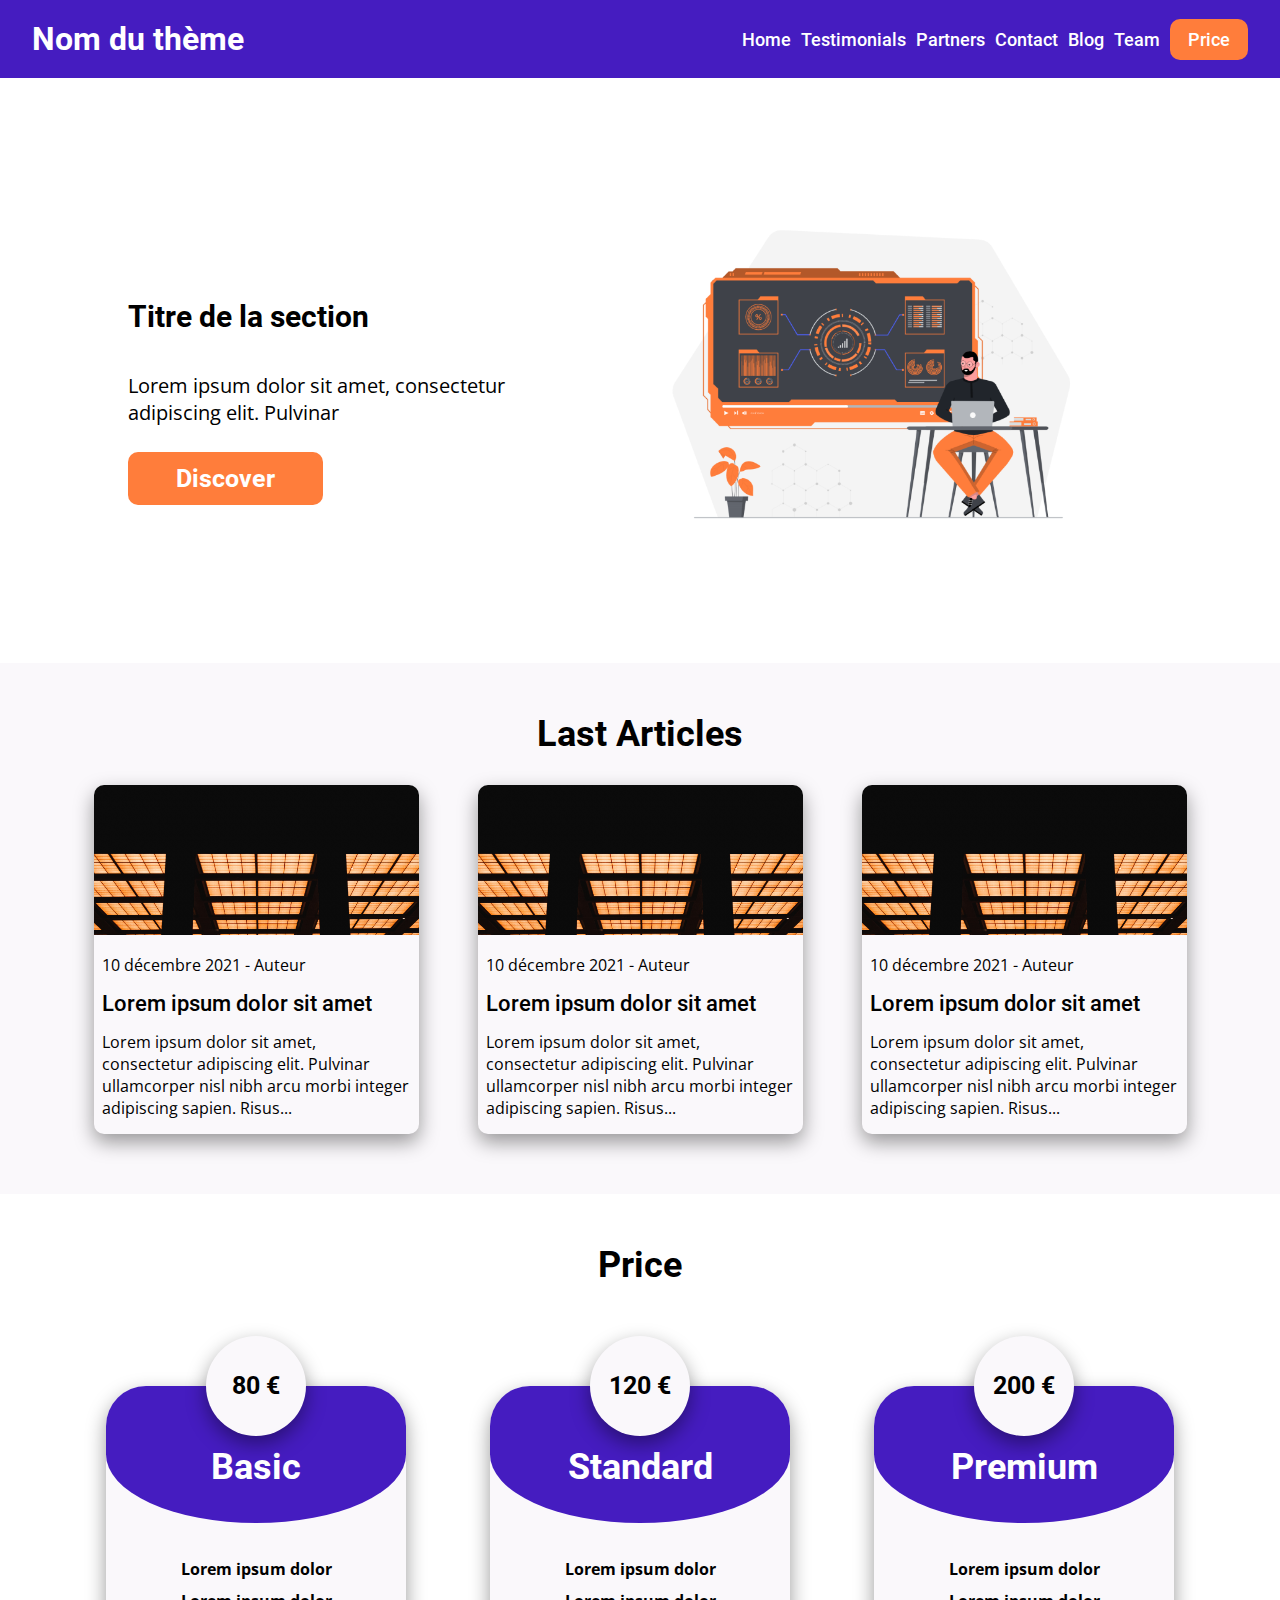
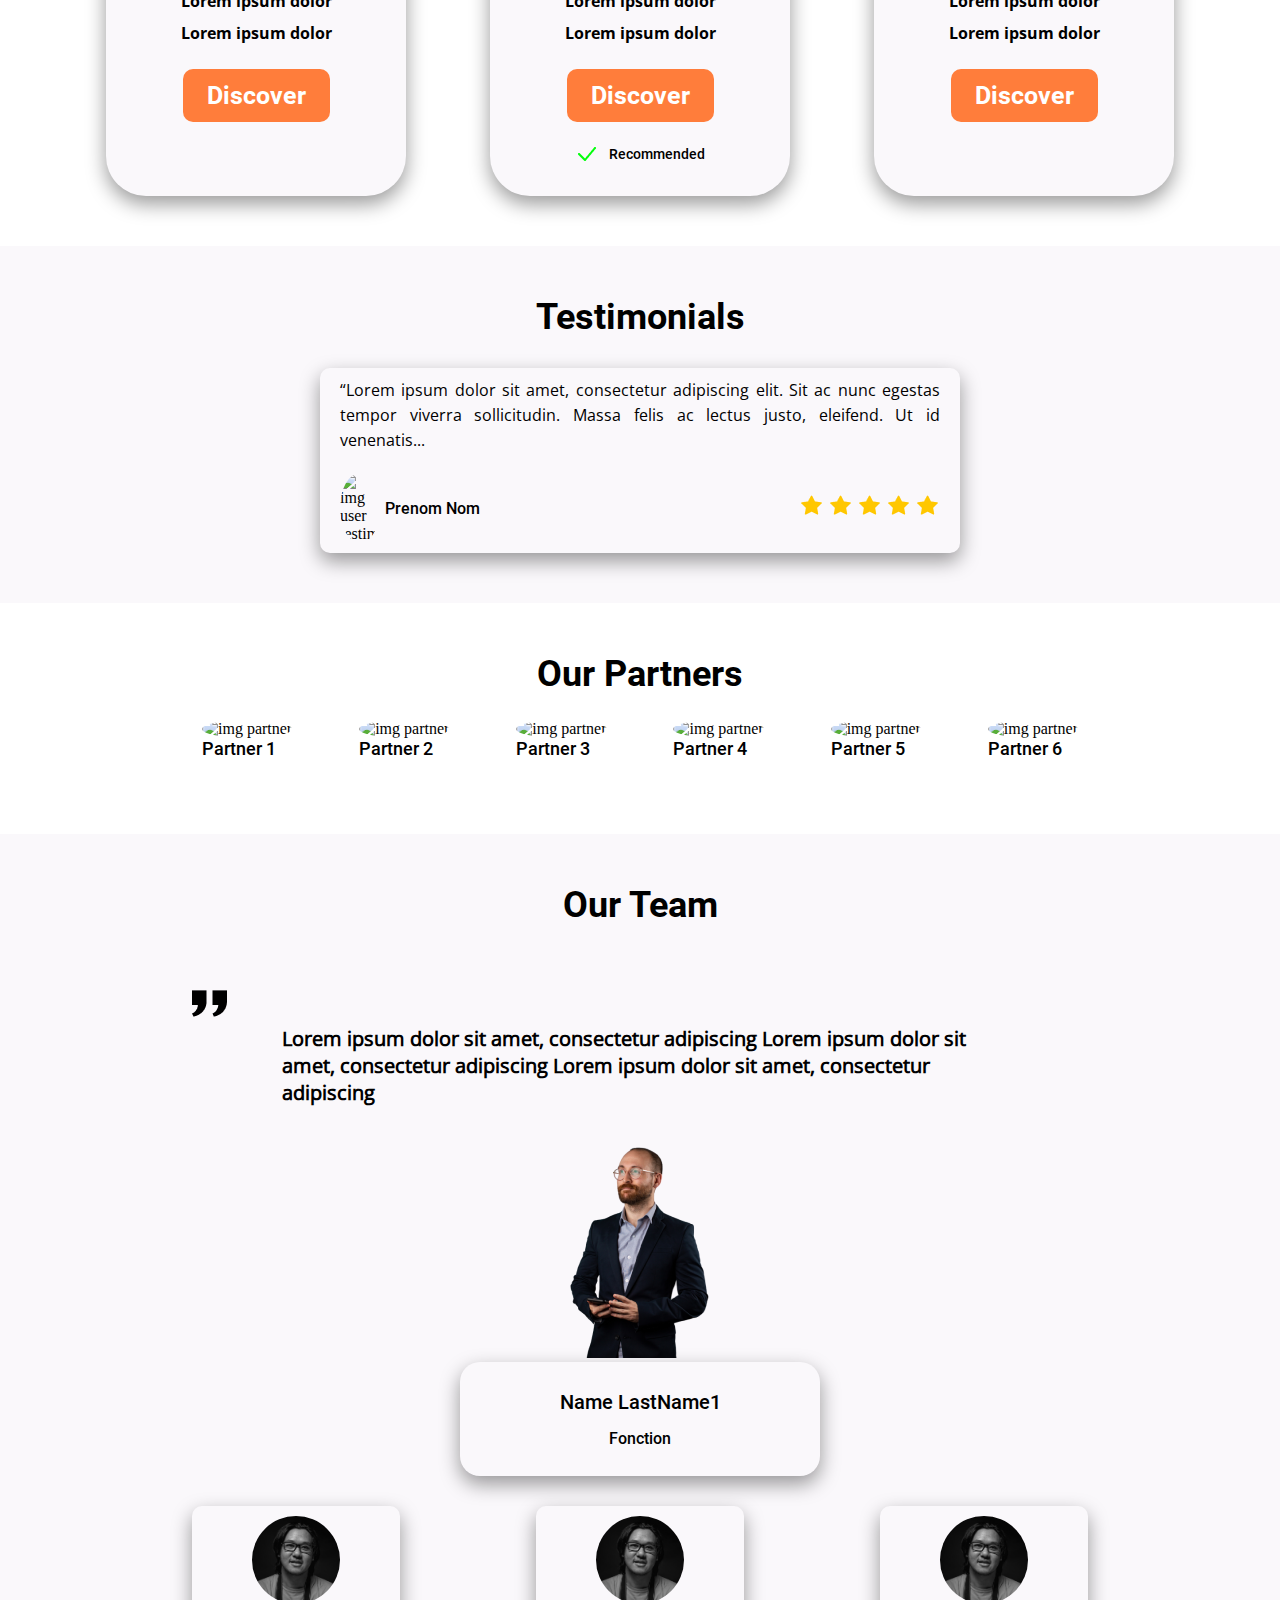
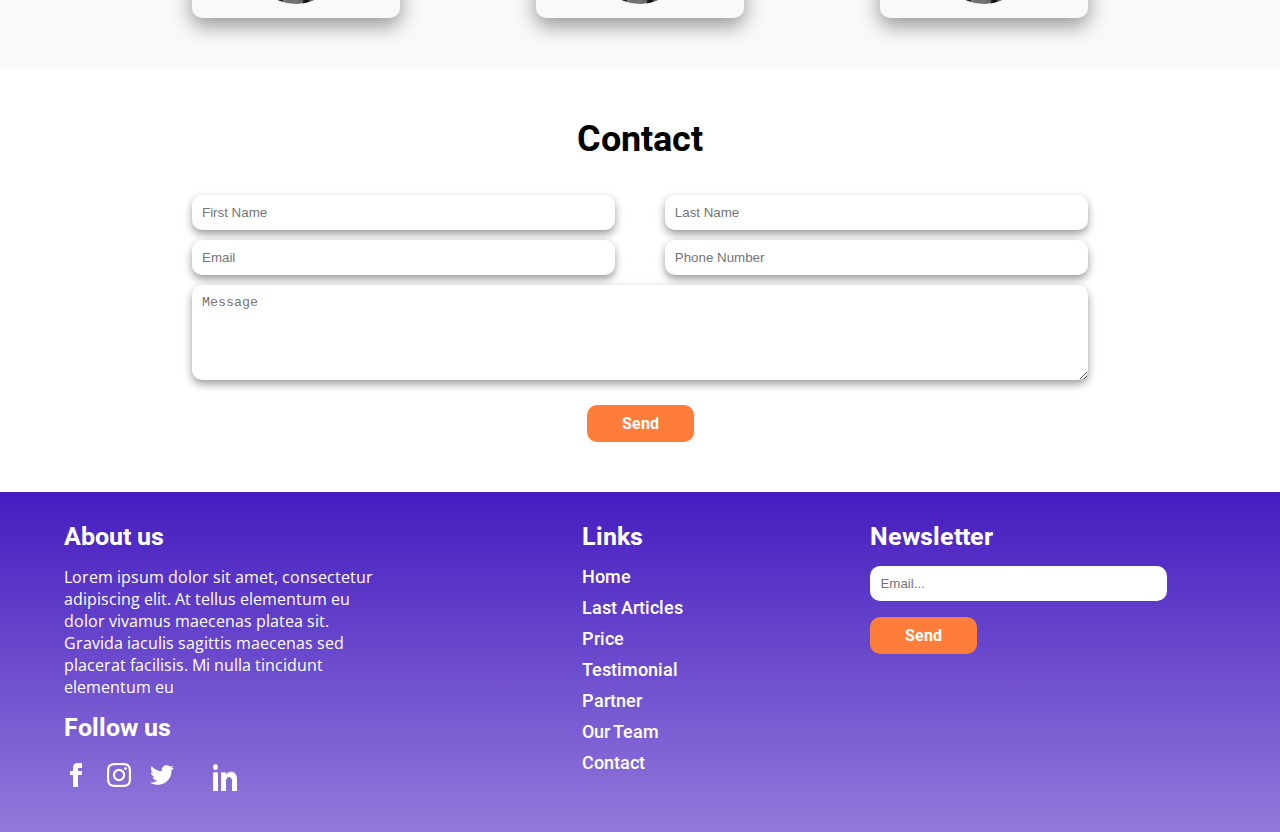
==== commit 7afd7c8c: "ADD comment for index and style" ====
--- a/index.html
+++ b/index.html
@@ -5,58 +5,102 @@
     <meta charset="UTF-8">
     <meta http-equiv="X-UA-Compatible" content="IE=edge">
     <meta name="viewport" content="width=device-width, initial-scale=1.0">
+    <!-- Load Stylesheet -->
     <link rel="stylesheet" href="css/style.css">
-    <title>Css avancé</title>
+    <!-- Name of the website -->
+    <title>Theme Landing Page</title>
 </head>
 
 <body>
     <header>
         <div class="menuBurger" id="menuburger" style="display: none;">
+            <!-- Cross for close the burger menu -->
             <div class="closeIcon" id="closeIcon">
+                <!-- img cross burger menu -->
                 <img src="img/close.png" onclick="closeBurger()" alt="button close burger">
             </div>
+            <!-- End Cross for close the burger menu -->
+            <!-- Mobile Navigation Menu -->
             <ul>
+                <!-- Nav Item Burger -->
                 <li><a href="#" onclick="closeBurger()">Home</a></li>
+                <!-- Nav Item Burger End -->
+                <!-- Nav Item Burger -->
                 <li><a href="#" onclick="closeBurger()">Testimonials</a> </li>
+                <!-- Nav Item Burger End -->
+                <!-- Nav Item Burger -->
                 <li><a href="#" onclick="closeBurger()">Our Partners</a></li>
+                <!-- Nav Item Burger End -->
+                <!-- Nav Item Burger -->
                 <li><a href="#" onclick="closeBurger()">Contact Us</a></li>
+                <!-- Nav Item Burger End -->
+                <!-- Nav Item Burger -->
                 <li><a href="#" onclick="closeBurger()">Blog</a></li>
+                <!-- Nav Item Burger End -->
+                <!-- Nav Item Burger -->
                 <li><a href="#" onclick="closeBurger()">Our Team</a></li>
+                <!-- Nav Item Burger End -->
+                <!-- Nav Item Burger -->
                 <li><a href="#" onclick="closeBurger()">Price</a></li>
+                <!-- Nav Item Burger End -->
             </ul>
+            <!-- End Mobile Navigation Menu -->
         </div>
         <div class="header-container">
+
             <h1>Nom du thème</h1>
+            <!-- Desktop Navigation Menu -->
             <img src="img/ci_hamburger.png" alt="Burger Icon" onclick="Burger()">
             <div class="nav">
                 <ul>
+                    <!-- Nav Item -->
                     <li><a href="#">Home</a></li>
+                    <!-- Nav Item End -->
+                    <!-- Nav Item -->
                     <li><a href="#">Testimonials</a> </li>
+                    <!-- Nav Item End -->
+                    <!-- Nav Item -->
                     <li><a href="#">Partners</a></li>
+                    <!-- Nav Item End -->
+                    <!-- Nav Item -->
                     <li><a href="#">Contact</a></li>
+                    <!-- Nav Item End -->
+                    <!-- Nav Item -->
                     <li><a href="#">Blog</a></li>
+                    <!-- Nav Item End -->
+                    <!-- Nav Item -->
                     <li><a href="#">Team</a></li>
+                    <!-- Nav Item End -->
+                    <!-- Nav Item -->
                     <li class="linkPrice"><a href="#">Price</a></li>
+                    <!-- Nav Item End -->
                 </ul>
             </div>
+            <!-- End Desktop Navigation Menu -->
         </div>
 
 
     </header>
 
     <main>
+        <!-- Presentation Section -->
         <section class="SectionPresentation">
+            <!-- Container Presentation -->
             <div class="ContainerPresentation">
                 <h2>Titre de la section</h2>
                 <p>Lorem ipsum dolor sit amet, consectetur adipiscing elit. Pulvinar</p>
                 <a href="#" class="Discover">Discover</a>
             </div>
+            <!-- End Container Presentation -->
             <img src="img/Futuristic HUD 1.png" alt="img section top" class="imgPresentation">
         </section>
-
+        <!-- End Presentation Section -->
+        <!-- Article Section -->
         <section class="Article">
             <h2>Last Articles</h2>
+            <!-- Article Container -->
             <div class="articleContainer">
+                <!-- Article -->
                 <div class="lastArticle">
                     <img src="img/articleImg.jpg" alt="img article">
                     <p>10 décembre 2021 - Auteur</p>
@@ -65,7 +109,8 @@
                         morbi
                         integer adipiscing sapien. Risus...</p>
                 </div>
-
+                <!-- End Article -->
+                <!-- Article -->
                 <div class="lastArticle">
                     <img src="img/articleImg.jpg" alt="img article">
                     <p>10 décembre 2021 - Auteur</p>
@@ -74,18 +119,24 @@
                         morbi
                         integer adipiscing sapien. Risus...</p>
                 </div>
-
+                <!-- End Article -->
+                <!-- Article -->
                 <div class="lastArticle">
+                    <!-- Article img -->
                     <img src="img/articleImg.jpg" alt="img article">
+                    <!-- End Article img -->
                     <p>10 décembre 2021 - Auteur</p>
                     <h3>Lorem ipsum dolor sit amet</h3>
                     <p>Lorem ipsum dolor sit amet, consectetur adipiscing elit. Pulvinar ullamcorper nisl nibh arcu
                         morbi
                         integer adipiscing sapien. Risus...</p>
                 </div>
-            </div>
-        </section>
-
+                <!-- End Article -->
+            </div>
+            <!-- End Article Container -->
+        </section>
+        <!-- End Article Section -->
+        <!-- Price Section -->
         <section class="priceSection">
             <h2>Price</h2>
             <div class="priceContainer">
@@ -152,7 +203,8 @@
             </div>
 
         </section>
-
+        <!-- End Price Section -->
+        <!-- Testimonials Section -->
         <section class="testimonialSection">
             <h2>Testimonials</h2>
             <div class="testimonialContainer">
@@ -212,7 +264,8 @@
             </div>
 
         </section>
-
+        <!-- End Testimonials Section -->
+        <!-- Partners Section -->
         <section class="partners">
             <h2>Our Partners</h2>
             <div class="containerPartners">
@@ -227,7 +280,7 @@
                     <!-- img for card partner -->
                     <img src="img/img_partner.jpg" alt="img partner">
                     <!-- End img for card partner -->
-                    <h3>Partner 2</h3>  
+                    <h3>Partner 2</h3>
                 </div>
                 <!-- End Partner Card -->
 
@@ -265,13 +318,15 @@
                 <!-- End Partner Card -->
             </div>
         </section>
-
+        <!-- End Partners Section -->
+        <!-- Team Section -->
         <section class="ourTeam">
             <h2>Our Team</h2>
             <div class="showPeople" style="display: block;" id="people1show">
                 <div class="message">
                     <img src="img/quote.png" alt="quote">
-                    <p>Lorem ipsum dolor sit amet, consectetur adipiscing Lorem ipsum dolor sit amet, consectetur adipiscing Lorem ipsum dolor sit amet, consectetur adipiscing</p>
+                    <p>Lorem ipsum dolor sit amet, consectetur adipiscing Lorem ipsum dolor sit amet, consectetur
+                        adipiscing Lorem ipsum dolor sit amet, consectetur adipiscing</p>
                 </div>
                 <div class="imgPeople">
                     <img src="img/imgTeam.png" alt="img people">
@@ -285,7 +340,8 @@
             <div class="showPeople" style="display: none;" id="people2show">
                 <div class="message">
                     <img src="img/quote.png" alt="quote">
-                    <p>Lorem ipsum dolor sit amet, consectetur adipiscing Lorem ipsum dolor sit amet, consectetur adipiscing Lorem ipsum dolor sit amet, consectetur adipiscing</p>
+                    <p>Lorem ipsum dolor sit amet, consectetur adipiscing Lorem ipsum dolor sit amet, consectetur
+                        adipiscing Lorem ipsum dolor sit amet, consectetur adipiscing</p>
                 </div>
                 <div class="imgPeople">
                     <img src="img/imgTeam.png" alt="img people">
@@ -299,7 +355,8 @@
             <div class="showPeople" style="display: none;" id="people3show">
                 <div class="message">
                     <img src="img/quote.png" alt="quote">
-                    <p>Lorem ipsum dolor sit amet, consectetur adipiscing, Lorem ipsum dolor sit amet, consectetur adipiscing Lorem ipsum dolor sit amet, consectetur adipiscing</p>
+                    <p>Lorem ipsum dolor sit amet, consectetur adipiscing, Lorem ipsum dolor sit amet, consectetur
+                        adipiscing Lorem ipsum dolor sit amet, consectetur adipiscing</p>
                 </div>
                 <div class="imgPeople">
                     <img src="img/imgTeam.png" alt="img people">
@@ -321,59 +378,107 @@
                 </div>
             </div>
         </section>
-
+        <!-- End Team Section -->
+        <!-- Contact Section -->
         <section class="contact">
             <h2>Contact</h2>
+            <!-- Form Contact -->
             <div class="Name_LastName">
+                <!-- Form Input First Name -->
                 <input type="text" placeholder="First Name">
+                <!-- End Form Input First Name -->
+                <!-- Form Input Last Name -->
                 <input type="text" placeholder="Last Name">
+                <!-- End Form Input Last Name -->
             </div>
             <div class="Email_Phone">
+                <!-- Form Input Email -->
                 <input type="email" placeholder="Email">
+                <!-- End Form Input Email -->
+                <!-- Form Input Phone Number -->
                 <input type="tel" placeholder="Phone Number">
-            </div>
+                <!-- End Form Input Phone Number -->
+            </div>
+            <!-- Form Input Message -->
             <textarea rows="5" placeholder="Message"></textarea>
+            <!-- End Form Input Message -->
+            <!-- Form Button Send -->
             <div class="button">
                 <a href="#">Send</a>
             </div>
-        </section>
+            <!-- End Form Button Send -->
+            <!-- End Form Contact -->
+        </section>
+        <!-- End Contact Section -->
 
     </main>
-
+    <!-- Footer Section -->
     <footer>
         <div class="footer">
             <div class="aboutFollow">
+                <!-- Footer About Us -->
                 <h2>About us</h2>
                 <p>Lorem ipsum dolor sit amet, consectetur adipiscing elit. At tellus elementum eu dolor vivamus
                     maecenas
                     platea sit. Gravida iaculis sagittis maecenas sed placerat facilisis. Mi nulla tincidunt elementum
                     eu
                 </p>
+                <!-- End Footer About Us -->
                 <h2>Follow us</h2>
+                <!-- Footer Social Networks -->
                 <div class="SocialNetworks">
-                    <img src="img/Facebook.png" alt="img Facebook">
-                    <img src="img/Instagram.png" alt="img Instagram">
-                    <img src="img/Twitter.png" alt="img Twitter">
-                    <img src="img/LinkedIn.png" alt="img Linkedin">
-                </div>
-            </div>
+                    <!-- Facebook Social Networks -->
+                    <a href="#"><img src="img/Facebook.png" alt="img Facebook"></a>
+                    <!-- End Facebook Social Networks -->
+                    <!-- Instagram Social Networks -->
+                    <a href="#"><img src="img/Instagram.png" alt="img Instagram"></a>
+                    <!-- End Instagram Social Networks -->
+                    <!-- Twitter Social Networks -->
+                    <a href="#"><img src="img/Twitter.png" alt="img Twitter"></a>
+                    <!-- End Twitter Social Networks -->
+                    <!-- Linkedin Social Networks -->
+                    <a href="#"></a><img src="img/LinkedIn.png" alt="img Linkedin"></a>
+                    <!-- End Linkedin Social Networks -->
+                </div>
+                <!-- End Footer Social Networks -->
+            </div>
+            <!-- Link -->
             <div class="Links">
                 <h2>Links</h2>
+                <!-- Footer link Item -->
                 <a href="#">Home</a>
+                <!-- End Footer link Item -->
+                <!-- Footer link Item -->
                 <a href="#">Last Articles</a>
+                <!-- End Footer link Item -->
+                <!-- Footer link Item -->
                 <a href="#">Price</a>
+                <!-- End Footer link Item -->
+                <!-- Footer link Item -->
                 <a href="#">Testimonial</a>
+                <!-- End Footer link Item -->
+                <!-- Footer link Item -->
                 <a href="#">Partner</a>
+                <!-- End Footer link Item -->
+                <!-- Footer link Item -->
                 <a href="#">Our Team</a>
+                <!-- End Footer link Item -->
+                <!-- Footer link Item -->
                 <a href="#">Contact</a>
-            </div>
+                <!-- End Footer link Item -->
+            </div>
+            <!-- End Link -->
+            <!-- Footer Newsletter -->
             <div class="Newsletter">
                 <h2>Newsletter</h2>
                 <input type="text" placeholder="Email...">
                 <a href="#">Send</a>
             </div>
+            <!-- End Footer Newsletter -->
         </div>
     </footer>
+    <!-- End Footer Section -->
+    <!-- Load Javascript -->
     <script src="js/script.js"></script>
 </body>
 
--- a/css/style.css
+++ b/css/style.css
@@ -1,8 +1,28 @@
+/*================================================================*/
+/*  SUMMARY
+
+	1. BURGER
+	2. HEADER
+	3. SECTION PRESENTATION
+	4. SECTION ARTICLES
+	5. SECTION PRICE
+	6. SECTION TESTIMONIAL
+	7. SECTION PARTNERS
+	8. SECTION TEAM
+	9. SECTION CONTACT
+	10. FOOTER
+	11. RESPONSIVE SCREEN >= 700PX
+	12. RESPONSIVE SCREEN >= 1024PX
+
+/*
+/*================================================================*/
+
 * {
     margin: 0;
     padding: 0;
 }
 
+/* Load Fonts */
 @font-face {
     font-family: "Roboto-Medium";
     src: url("/fonts/Roboto/Roboto-Medium.ttf");
@@ -20,7 +40,7 @@
     src: url("/fonts/Open Sans/OpenSans-Bold.ttf");
 }
 
-/* Burger */
+/* 01 - Burger */
 .menuBurger {
     text-align: center;
     height: 100vh;
@@ -47,7 +67,7 @@
 
 /* End Burger */
 
-/* Header */
+/* 02 - Header */
 
 header {
     background-color: #451CC0;
@@ -111,7 +131,7 @@
 
 /* End Header */
 
-/* Section Presentation */
+/* 03 - Section Presentation */
 
 .SectionPresentation {
     text-align: center;
@@ -149,7 +169,7 @@
 
 /* End Section Presentation */
 
-/* Section Articles */
+/* 04 - Section Articles */
 .Article {
     background-color: #FAF8FB;
     padding-bottom: 10px;
@@ -197,7 +217,7 @@
 
 /* End Section Articles */
 
-/* Section Price */
+/* 05 - Section Price */
 
 .priceSection {
     padding-top: 30px;
@@ -300,7 +320,7 @@
 
 /* End Section Price */
 
-/* Section Testimonial */
+/* 06 - Section Testimonial */
 
 .testimonialSection {
     background-color: #FAF8FB;
@@ -358,7 +378,7 @@
 
 /* End Section Testimonial */
 
-/* Section Partners */
+/* 07 - Section Partners */
 .partners {
     padding: 30px 0;
 }
@@ -392,7 +412,7 @@
 
 /* End Section Partners */
 
-/* Section Team */
+/* 08 - Section Team */
 
 .ourTeam {
     background-color: #FAF8FB;
@@ -460,7 +480,7 @@
 
 /* End Section Team */
 
-/* Section Contact */
+/* 09 - Section Contact */
 .contact {
     padding-top: 30px;
     padding-bottom: 30px;
@@ -528,7 +548,7 @@
 
 /* End Section Contact */
 
-/* Footer */
+/* 10 - Footer */
 
 footer {
     background: linear-gradient(#451CC0, #451cc096);
@@ -603,7 +623,7 @@
 
 /* responsive */
 
-/* Reponsive Screen >= 700px */
+/* 11 - Reponsive Screen >= 700px */
 
 @media screen and (min-width: 700px) {
     .priceArticle {
@@ -680,7 +700,7 @@
 
 /* End Reponsive Screen >= 700px */
 
-/* Reponsive Screen >= 1024px */
+/* 12 - Reponsive Screen >= 1024px */
 @media screen and (min-width: 1024px) {
 
     /* burger */
